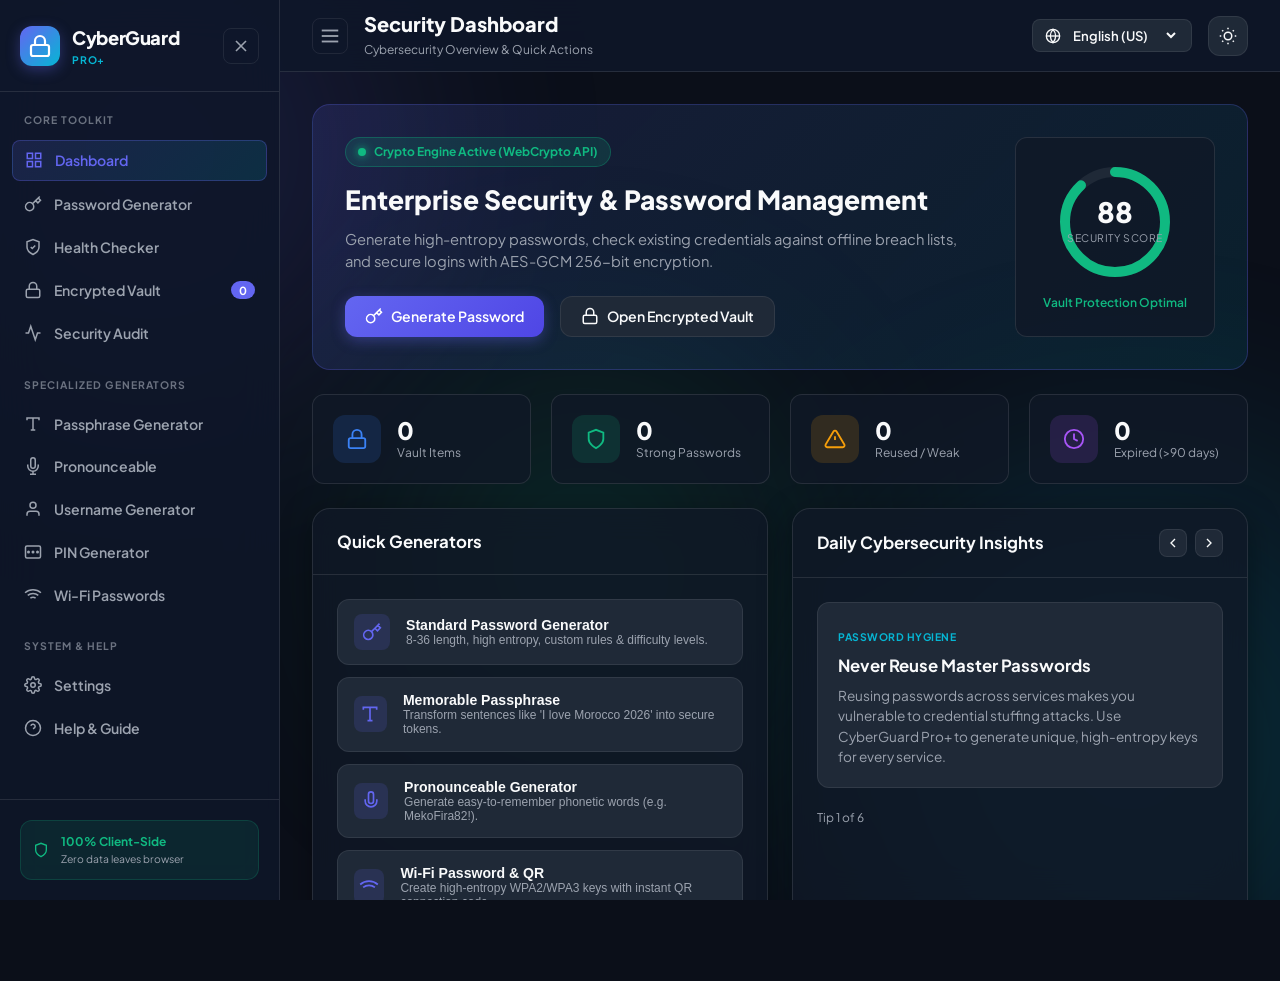
==== index.html @ bc16aa83 "initial commit" ====
<!DOCTYPE html>
<html lang="en" data-theme="dark" dir="ltr">
<head>
  <meta charset="UTF-8">
  <meta name="viewport" content="width=device-width, initial-scale=1.0">
  <meta name="description" content="Password Generator Pro+ — Commercial-Grade Client-Side Cybersecurity Toolkit with Web Crypto AES-GCM Encrypted Vault, Health Checker, and Offline Breach Protection.">
  <meta name="theme-color" content="#0f172a">
  <title>Password Generator Pro+ | Cybersecurity Toolkit</title>
  <link rel="manifest" href="manifest.json">
  <link rel="icon" href="data:image/svg+xml,<svg xmlns=%22http://www.w3.org/2000/svg%22 viewBox=%220 0 100 100%22><text y=%22.9em%22 font-size=%2290%22>🛡️</text></svg>">
  <link rel="preconnect" href="https://fonts.googleapis.com">
  <link rel="preconnect" href="https://fonts.gstatic.com" crossorigin>
  <link href="https://fonts.googleapis.com/css2?family=Plus+Jakarta+Sans:wght@400;500;600;700;800&family=JetBrains+Mono:wght@400;500;600;700&display=swap" rel="stylesheet">
  <link rel="stylesheet" href="style.css">
</head>
<body>

  <div class="app-background">
    <div class="bg-shape shape-1"></div>
    <div class="bg-shape shape-2"></div>
    <div class="bg-shape shape-3"></div>
  </div>

  <!-- Application Layout -->
  <div class="app-container">

    <!-- Sidebar / Navigation -->
    <aside class="app-sidebar" id="sidebar">
      <div class="sidebar-header">
        <div class="logo">
          <div class="logo-icon">
            <svg width="24" height="24" viewBox="0 0 24 24" fill="none" stroke="currentColor" stroke-width="2.2" stroke-linecap="round" stroke-linejoin="round">
              <rect x="3" y="11" width="18" height="11" rx="2" ry="2"></rect>
              <path d="M7 11V7a5 5 0 0 1 10 0v4"></path>
            </svg>
          </div>
          <div class="logo-text">
            <span class="brand-name">CyberGuard</span>
            <span class="brand-badge">PRO+</span>
          </div>
        </div>
        <button class="icon-btn mobile-close-btn" id="mobileSidebarClose" aria-label="Close menu">
          <svg width="20" height="20" viewBox="0 0 24 24" fill="none" stroke="currentColor" stroke-width="2"><line x1="18" y1="6" x2="6" y2="18"></line><line x1="6" y1="6" x2="18" y2="18"></line></svg>
        </button>
      </div>

      <nav class="sidebar-nav">
        <div class="nav-section">
          <span class="nav-section-title" data-i18n="navCore">CORE TOOLKIT</span>
          <button class="nav-item active" data-tab="dashboard" id="nav-dashboard">
            <svg width="18" height="18" viewBox="0 0 24 24" fill="none" stroke="currentColor" stroke-width="2"><rect x="3" y="3" width="7" height="7"></rect><rect x="14" y="3" width="7" height="7"></rect><rect x="14" y="14" width="7" height="7"></rect><rect x="3" y="14" width="7" height="7"></rect></svg>
            <span data-i18n="tabDashboard">Dashboard</span>
          </button>
          <button class="nav-item" data-tab="generator" id="nav-generator">
            <svg width="18" height="18" viewBox="0 0 24 24" fill="none" stroke="currentColor" stroke-width="2"><path d="M21 2l-2 2m-7.61 7.61a5.5 5.5 0 1 1-7.778 7.778 5.5 5.5 0 0 1 7.777-7.777zm0 0L15.5 7.5m0 0l3 3L22 7l-3-3m-3.5 3.5L19 4"></path></svg>
            <span data-i18n="tabGenerator">Password Generator</span>
          </button>
          <button class="nav-item" data-tab="checker" id="nav-checker">
            <svg width="18" height="18" viewBox="0 0 24 24" fill="none" stroke="currentColor" stroke-width="2"><path d="M12 22s8-4 8-10V5l-8-3-8 3v7c0 6 8 10 8 10z"></path><path d="m9 12 2 2 4-4"></path></svg>
            <span data-i18n="tabChecker">Health Checker</span>
          </button>
          <button class="nav-item" data-tab="vault" id="nav-vault">
            <svg width="18" height="18" viewBox="0 0 24 24" fill="none" stroke="currentColor" stroke-width="2"><rect x="3" y="11" width="18" height="11" rx="2" ry="2"></rect><path d="M7 11V7a5 5 0 0 1 10 0v4"></path></svg>
            <span data-i18n="tabVault">Encrypted Vault</span>
            <span class="nav-badge" id="vaultCountBadge">0</span>
          </button>
          <button class="nav-item" data-tab="security" id="nav-security">
            <svg width="18" height="18" viewBox="0 0 24 24" fill="none" stroke="currentColor" stroke-width="2"><path d="M22 12h-4l-3 9L9 3l-3 9H2"></path></svg>
            <span data-i18n="tabSecurity">Security Audit</span>
          </button>
        </div>

        <div class="nav-section">
          <span class="nav-section-title" data-i18n="navSpecialized">SPECIALIZED GENERATORS</span>
          <button class="nav-item" data-tab="passphrase" id="nav-passphrase">
            <svg width="18" height="18" viewBox="0 0 24 24" fill="none" stroke="currentColor" stroke-width="2"><path d="M4 7V4h16v3"></path><path d="M9 20h6"></path><path d="M12 4v16"></path></svg>
            <span data-i18n="tabPassphrase">Passphrase Generator</span>
          </button>
          <button class="nav-item" data-tab="pronounceable" id="nav-pronounceable">
            <svg width="18" height="18" viewBox="0 0 24 24" fill="none" stroke="currentColor" stroke-width="2"><path d="M12 1a3 3 0 0 0-3 3v8a3 3 0 0 0 6 0V4a3 3 0 0 0-3-3z"></path><path d="M19 10v2a7 7 0 0 1-14 0v-2"></path><line x1="12" y1="19" x2="12.01" y2="23"></line><line x1="8" y1="23" x2="16" y2="23"></line></svg>
            <span data-i18n="tabPronounceable">Pronounceable</span>
          </button>
          <button class="nav-item" data-tab="username" id="nav-username">
            <svg width="18" height="18" viewBox="0 0 24 24" fill="none" stroke="currentColor" stroke-width="2"><path d="M20 21v-2a4 4 0 0 0-4-4H8a4 4 0 0 0-4 4v2"></path><circle cx="12" cy="7" r="4"></circle></svg>
            <span data-i18n="tabUsername">Username Generator</span>
          </button>
          <button class="nav-item" data-tab="pin" id="nav-pin">
            <svg width="18" height="18" viewBox="0 0 24 24" fill="none" stroke="currentColor" stroke-width="2"><rect x="2" y="4" width="20" height="16" rx="2"></rect><circle cx="6" cy="12" r="1"></circle><circle cx="12" cy="12" r="1"></circle><circle cx="18" cy="12" r="1"></circle></svg>
            <span data-i18n="tabPin">PIN Generator</span>
          </button>
          <button class="nav-item" data-tab="wifi" id="nav-wifi">
            <svg width="18" height="18" viewBox="0 0 24 24" fill="none" stroke="currentColor" stroke-width="2"><path d="M5 12.55a11 11 0 0 1 14.08 0"></path><path d="M1.42 9a16 16 0 0 1 21.16 0"></path><path d="M8.53 16.11a6 6 0 0 1 6.95 0"></path><line x1="12" y1="20" x2="12.01" y2="20"></line></svg>
            <span data-i18n="tabWifi">Wi-Fi Passwords</span>
          </button>
        </div>

        <div class="nav-section">
          <span class="nav-section-title" data-i18n="navSystem">SYSTEM & HELP</span>
          <button class="nav-item" data-tab="settings" id="nav-settings">
            <svg width="18" height="18" viewBox="0 0 24 24" fill="none" stroke="currentColor" stroke-width="2"><circle cx="12" cy="12" r="3"></circle><path d="M19.4 15a1.65 1.65 0 0 0 .33 1.82l.06.06a2 2 0 0 1 0 2.83 2 2 0 0 1-2.83 0l-.06-.06a1.65 1.65 0 0 0-1.82-.33 1.65 1.65 0 0 0-1 1.51V21a2 2 0 0 1-2 2 2 2 0 0 1-2-2v-.09A1.65 1.65 0 0 0 9 19.4a1.65 1.65 0 0 0-1.82.33l-.06.06a2 2 0 0 1-2.83 0 2 2 0 0 1 0-2.83l.06-.06a1.65 1.65 0 0 0 .33-1.82 1.65 1.65 0 0 0-1.51-1H3a2 2 0 0 1-2-2 2 2 0 0 1 2-2h.09A1.65 1.65 0 0 0 4.6 9a1.65 1.65 0 0 0-.33-1.82l-.06-.06a2 2 0 0 1 0-2.83 2 2 0 0 1 2.83 0l.06.06a1.65 1.65 0 0 0 1.82.33H9a1.65 1.65 0 0 0 1-1.51V3a2 2 0 0 1 2-2 2 2 0 0 1 2 2v.09a1.65 1.65 0 0 0 1 1.51 1.65 1.65 0 0 0 1.82-.33l.06-.06a2 2 0 0 1 2.83 0 2 2 0 0 1 0 2.83l-.06.06a1.65 1.65 0 0 0-.33 1.82V9a1.65 1.65 0 0 0 1.51 1H21a2 2 0 0 1 2 2 2 2 0 0 1-2 2h-.09a1.65 1.65 0 0 0-1.51 1z"></path></svg>
            <span data-i18n="tabSettings">Settings</span>
          </button>
          <button class="nav-item" data-tab="help" id="nav-help">
            <svg width="18" height="18" viewBox="0 0 24 24" fill="none" stroke="currentColor" stroke-width="2"><circle cx="12" cy="12" r="10"></circle><path d="M9.09 9a3 3 0 0 1 5.83 1c0 2-3 3-3 3"></path><line x1="12" y1="17" x2="12.01" y2="17"></line></svg>
            <span data-i18n="tabHelp">Help & Guide</span>
          </button>
        </div>
      </nav>

      <div class="sidebar-footer">
        <div class="privacy-badge">
          <svg width="16" height="16" viewBox="0 0 24 24" fill="none" stroke="#10b981" stroke-width="2"><path d="M12 22s8-4 8-10V5l-8-3-8 3v7c0 6 8 10 8 10z"></path></svg>
          <div class="privacy-info">
            <span class="privacy-title" data-i18n="privacyBadgeTitle">100% Client-Side</span>
            <span class="privacy-sub" data-i18n="privacyBadgeSub">Zero data leaves browser</span>
          </div>
        </div>
      </div>
    </aside>

    <!-- Main Content Area -->
    <div class="app-main">
      
      <!-- Top Sticky Header -->
      <header class="app-header">
        <div class="header-left">
          <button class="icon-btn mobile-menu-btn" id="mobileMenuBtn" aria-label="Open menu">
            <svg width="22" height="22" viewBox="0 0 24 24" fill="none" stroke="currentColor" stroke-width="2"><line x1="3" y1="12" x2="21" y2="12"></line><line x1="3" y1="6" x2="21" y2="6"></line><line x1="3" y1="18" x2="21" y2="18"></line></svg>
          </button>
          <div class="page-title-wrap">
            <h1 id="pageTitle" data-i18n="titleDashboard">Dashboard</h1>
            <span class="page-subtitle" id="pageSubtitle" data-i18n="subDashboard">Cybersecurity Overview & Quick Actions</span>
          </div>
        </div>

        <div class="header-right">
          <!-- Language Selector -->
          <div class="lang-selector">
            <svg width="16" height="16" viewBox="0 0 24 24" fill="none" stroke="currentColor" stroke-width="2"><circle cx="12" cy="12" r="10"></circle><line x1="2" y1="12" x2="22" y2="12"></line><path d="M12 2a15.3 15.3 0 0 1 4 10 15.3 15.3 0 0 1-4 10 15.3 15.3 0 0 1-4-10 15.3 15.3 0 0 1 4-10z"></path></svg>
            <select id="langSelect" aria-label="Select Language">
              <option value="en">English (US)</option>
              <option value="fr">Français</option>
              <option value="ar">العربية (Arabic)</option>
            </select>
          </div>

          <!-- Theme Toggle -->
          <button class="theme-toggle-btn" id="themeToggle" aria-label="Toggle dark/light mode" title="Toggle Theme">
            <div class="theme-icon sun-icon">
              <svg width="18" height="18" viewBox="0 0 24 24" fill="none" stroke="currentColor" stroke-width="2"><circle cx="12" cy="12" r="5"></circle><line x1="12" y1="1" x2="12" y2="3"></line><line x1="12" y1="21" x2="12" y2="23"></line><line x1="4.22" y1="4.22" x2="5.64" y2="5.64"></line><line x1="18.36" y1="18.36" x2="19.78" y2="19.78"></line><line x1="1" y1="12" x2="3" y2="12"></line><line x1="21" y1="12" x2="23" y2="12"></line><line x1="4.22" y1="19.78" x2="5.64" y2="18.36"></line><line x1="18.36" y1="5.64" x2="19.78" y2="4.22"></line></svg>
            </div>
            <div class="theme-icon moon-icon">
              <svg width="18" height="18" viewBox="0 0 24 24" fill="none" stroke="currentColor" stroke-width="2"><path d="M21 12.79A9 9 0 1 1 11.21 3 7 7 0 0 0 21 12.79z"></path></svg>
            </div>
          </button>

          <!-- PWA Install Button -->
          <button class="btn btn-sm btn-accent pwa-install-btn hidden" id="pwaInstallBtn">
            <svg width="16" height="16" viewBox="0 0 24 24" fill="none" stroke="currentColor" stroke-width="2"><path d="M21 15v4a2 2 0 0 1-2 2H5a2 2 0 0 1-2-2v-4"></path><polyline points="7 10 12 15 17 10"></polyline><line x1="12" y1="15" x2="12" y2="3"></line></svg>
            <span data-i18n="installApp">Install App</span>
          </button>
        </div>
      </header>

      <!-- View Container -->
      <main class="content-body">

        <!-- ==================== DASHBOARD VIEW ==================== -->
        <section class="tab-view active" id="view-dashboard">
          <!-- Hero Banner -->
          <div class="dash-hero">
            <div class="hero-content">
              <div class="status-pill green">
                <span class="pulse-dot"></span>
                <span data-i18n="cryptoEngineActive">Crypto Engine Active (WebCrypto API)</span>
              </div>
              <h2 data-i18n="dashWelcomeTitle">Enterprise Security & Password Management</h2>
              <p data-i18n="dashWelcomeSub">Generate high-entropy passwords, check existing credentials against offline breach lists, and secure logins with AES-GCM 256-bit encryption.</p>
              <div class="hero-actions">
                <button class="btn btn-primary" onclick="app.switchTab('generator')">
                  <svg width="18" height="18" viewBox="0 0 24 24" fill="none" stroke="currentColor" stroke-width="2"><path d="M21 2l-2 2m-7.61 7.61a5.5 5.5 0 1 1-7.778 7.778 5.5 5.5 0 0 1 7.777-7.777zm0 0L15.5 7.5m0 0l3 3L22 7l-3-3m-3.5 3.5L19 4"></path></svg>
                  <span data-i18n="quickGenerateBtn">Generate Password</span>
                </button>
                <button class="btn btn-secondary" onclick="app.switchTab('vault')">
                  <svg width="18" height="18" viewBox="0 0 24 24" fill="none" stroke="currentColor" stroke-width="2"><rect x="3" y="11" width="18" height="11" rx="2" ry="2"></rect><path d="M7 11V7a5 5 0 0 1 10 0v4"></path></svg>
                  <span data-i18n="openVaultBtn">Open Encrypted Vault</span>
                </button>
              </div>
            </div>
            <div class="hero-gauge-card">
              <div class="gauge-container">
                <svg class="gauge-svg" viewBox="0 0 120 120">
                  <circle class="gauge-bg" cx="60" cy="60" r="50" />
                  <circle class="gauge-fill" id="dashGaugeCircle" cx="60" cy="60" r="50" style="stroke-dashoffset: 80;" />
                </svg>
                <div class="gauge-center">
                  <span class="gauge-score" id="dashScoreValue">88</span>
                  <span class="gauge-label" data-i18n="securityScoreLabel">Security Score</span>
                </div>
              </div>
              <div class="gauge-footer" id="dashGaugeFooter" data-i18n="vaultStatusGood">Vault Protection Optimal</div>
            </div>
          </div>

          <!-- Quick Stats Grid -->
          <div class="grid-4 mt-6">
            <div class="stat-card">
              <div class="stat-icon blue">
                <svg width="22" height="22" viewBox="0 0 24 24" fill="none" stroke="currentColor" stroke-width="2"><rect x="3" y="11" width="18" height="11" rx="2" ry="2"></rect><path d="M7 11V7a5 5 0 0 1 10 0v4"></path></svg>
              </div>
              <div class="stat-details">
                <span class="stat-value" id="statTotalVault">0</span>
                <span class="stat-title" data-i18n="statVaultEntries">Vault Items</span>
              </div>
            </div>

            <div class="stat-card">
              <div class="stat-icon green">
                <svg width="22" height="22" viewBox="0 0 24 24" fill="none" stroke="currentColor" stroke-width="2"><path d="M12 22s8-4 8-10V5l-8-3-8 3v7c0 6 8 10 8 10z"></path></svg>
              </div>
              <div class="stat-details">
                <span class="stat-value" id="statStrongCount">0</span>
                <span class="stat-title" data-i18n="statStrongPass">Strong Passwords</span>
              </div>
            </div>

            <div class="stat-card">
              <div class="stat-icon yellow">
                <svg width="22" height="22" viewBox="0 0 24 24" fill="none" stroke="currentColor" stroke-width="2"><path d="M10.29 3.86L1.82 18a2 2 0 0 0 1.71 3h16.94a2 2 0 0 0 1.71-3L13.71 3.86a2 2 0 0 0-3.42 0z"></path><line x1="12" y1="9" x2="12" y2="13"></line><line x1="12" y1="17" x2="12.01" y2="17"></line></svg>
              </div>
              <div class="stat-details">
                <span class="stat-value" id="statReusedCount">0</span>
                <span class="stat-title" data-i18n="statReusedPass">Reused / Weak</span>
              </div>
            </div>

            <div class="stat-card">
              <div class="stat-icon purple">
                <svg width="22" height="22" viewBox="0 0 24 24" fill="none" stroke="currentColor" stroke-width="2"><circle cx="12" cy="12" r="10"></circle><polyline points="12 6 12 12 16 14"></polyline></svg>
              </div>
              <div class="stat-details">
                <span class="stat-value" id="statOldCount">0</span>
                <span class="stat-title" data-i18n="statOldPass">Expired (>90 days)</span>
              </div>
            </div>
          </div>

          <!-- Quick Tools Grid -->
          <div class="grid-2 mt-6">
            <div class="card">
              <div class="card-header">
                <h3 data-i18n="quickToolsTitle">Quick Generators</h3>
              </div>
              <div class="card-body tool-quick-list">
                <button class="tool-quick-item" onclick="app.switchTab('generator')">
                  <div class="t-icon"><svg width="20" height="20" viewBox="0 0 24 24" fill="none" stroke="currentColor" stroke-width="2"><path d="M21 2l-2 2m-7.61 7.61a5.5 5.5 0 1 1-7.778 7.778 5.5 5.5 0 0 1 7.777-7.777zm0 0L15.5 7.5m0 0l3 3L22 7l-3-3m-3.5 3.5L19 4"></path></svg></div>
                  <div class="t-info">
                    <h4 data-i18n="qPassTitle">Standard Password Generator</h4>
                    <p data-i18n="qPassDesc">8-36 length, high entropy, custom rules & difficulty levels.</p>
                  </div>
                </button>
                <button class="tool-quick-item" onclick="app.switchTab('passphrase')">
                  <div class="t-icon"><svg width="20" height="20" viewBox="0 0 24 24" fill="none" stroke="currentColor" stroke-width="2"><path d="M4 7V4h16v3"></path><path d="M9 20h6"></path><path d="M12 4v16"></path></svg></div>
                  <div class="t-info">
                    <h4 data-i18n="qPassphraseTitle">Memorable Passphrase</h4>
                    <p data-i18n="qPassphraseDesc">Transform sentences like 'I love Morocco 2026' into secure tokens.</p>
                  </div>
                </button>
                <button class="tool-quick-item" onclick="app.switchTab('pronounceable')">
                  <div class="t-icon"><svg width="20" height="20" viewBox="0 0 24 24" fill="none" stroke="currentColor" stroke-width="2"><path d="M12 1a3 3 0 0 0-3 3v8a3 3 0 0 0 6 0V4a3 3 0 0 0-3-3z"></path><path d="M19 10v2a7 7 0 0 1-14 0v-2"></path></svg></div>
                  <div class="t-info">
                    <h4 data-i18n="qPronounceTitle">Pronounceable Generator</h4>
                    <p data-i18n="qPronounceDesc">Generate easy-to-remember phonetic words (e.g. MekoFira82!).</p>
                  </div>
                </button>
                <button class="tool-quick-item" onclick="app.switchTab('wifi')">
                  <div class="t-icon"><svg width="20" height="20" viewBox="0 0 24 24" fill="none" stroke="currentColor" stroke-width="2"><path d="M5 12.55a11 11 0 0 1 14.08 0"></path><path d="M1.42 9a16 16 0 0 1 21.16 0"></path><line x1="12" y1="20" x2="12.01" y2="20"></line></svg></div>
                  <div class="t-info">
                    <h4 data-i18n="qWifiTitle">Wi-Fi Password & QR</h4>
                    <p data-i18n="qWifiDesc">Create high-entropy WPA2/WPA3 keys with instant QR connection code.</p>
                  </div>
                </button>
              </div>
            </div>

            <!-- Daily Security Tip Carousel -->
            <div class="card">
              <div class="card-header flex-between">
                <h3 data-i18n="dailyTipTitle">Daily Cybersecurity Insights</h3>
                <div class="tip-controls">
                  <button class="icon-btn-sm" id="prevTipBtn" aria-label="Previous tip"><svg width="16" height="16" viewBox="0 0 24 24" fill="none" stroke="currentColor" stroke-width="2"><polyline points="15 18 9 12 15 6"></polyline></svg></button>
                  <button class="icon-btn-sm" id="nextTipBtn" aria-label="Next tip"><svg width="16" height="16" viewBox="0 0 24 24" fill="none" stroke="currentColor" stroke-width="2"><polyline points="9 18 15 12 9 6"></polyline></svg></button>
                </div>
              </div>
              <div class="card-body">
                <div class="tip-box">
                  <div class="tip-badge" id="tipCategory">Password Hygiene</div>
                  <h4 class="tip-headline" id="tipHeadline">Never Reuse Master Passwords</h4>
                  <p class="tip-body" id="tipBody">Reusing passwords across services makes you vulnerable to credential stuffing attacks. Use CyberGuard Pro+ to generate unique, cryptographically random keys for every service.</p>
                </div>
                <div class="tip-footer mt-4">
                  <span class="text-xs text-muted" id="tipCounter">Tip 1 of 6</span>
                </div>
              </div>
            </div>
          </div>
        </section>


        <!-- ==================== PASSWORD GENERATOR VIEW ==================== -->
        <section class="tab-view" id="view-generator">
          
          <!-- Category Recommendation Bar -->
          <div class="category-preset-bar mb-6">
            <span class="preset-label" data-i18n="presetLabel">Optimized Category Presets:</span>
            <div class="preset-chips">
              <button class="chip active" data-preset="custom" data-i18n="presetCustom">Custom</button>
              <button class="chip" data-preset="email" data-i18n="presetEmail">Email</button>
              <button class="chip" data-preset="bank" data-i18n="presetBank">Banking</button>
              <button class="chip" data-preset="social" data-i18n="presetSocial">Social Media</button>
              <button class="chip" data-preset="gaming" data-i18n="presetGaming">Gaming</button>
              <button class="chip" data-preset="server" data-i18n="presetServer">Server / SSH</button>
              <button class="chip" data-preset="crypto" data-i18n="presetCrypto">Crypto Wallet</button>
              <button class="chip" data-preset="wifi" data-i18n="presetWifi">Wi-Fi Router</button>
            </div>
          </div>

          <!-- Main Output Display -->
          <div class="password-output-card">
            <div class="output-top-bar">
              <span class="security-badge" id="genStrengthBadge">EXPERT</span>
              <div class="output-quick-actions">
                <button class="action-btn" id="genQrBtn" title="Show QR Code">
                  <svg width="18" height="18" viewBox="0 0 24 24" fill="none" stroke="currentColor" stroke-width="2"><rect x="3" y="3" width="7" height="7"></rect><rect x="14" y="3" width="7" height="7"></rect><rect x="14" y="14" width="7" height="7"></rect><rect x="3" y="14" width="3" height="3"></rect></svg>
                </button>
                <button class="action-btn" id="genExportBtn" title="Export Password">
                  <svg width="18" height="18" viewBox="0 0 24 24" fill="none" stroke="currentColor" stroke-width="2"><path d="M21 15v4a2 2 0 0 1-2 2H5a2 2 0 0 1-2-2v-4"></path><polyline points="7 10 12 15 17 10"></polyline><line x1="12" y1="15" x2="12" y2="3"></line></svg>
                </button>
                <button class="action-btn" id="saveToVaultBtn" title="Save to Encrypted Vault">
                  <svg width="18" height="18" viewBox="0 0 24 24" fill="none" stroke="currentColor" stroke-width="2"><rect x="3" y="11" width="18" height="11" rx="2" ry="2"></rect><path d="M7 11V7a5 5 0 0 1 10 0v4"></path></svg>
                </button>
              </div>
            </div>

            <div class="password-display-wrapper">
              <div class="password-display" id="passwordOutput" contenteditable="false" aria-label="Generated Password">
                Select options to generate password
              </div>
              <button class="btn btn-copy" id="copyPasswordBtn">
                <svg width="18" height="18" viewBox="0 0 24 24" fill="none" stroke="currentColor" stroke-width="2"><rect x="9" y="9" width="13" height="13" rx="2" ry="2"></rect><path d="M5 15H4a2 2 0 0 1-2-2V4a2 2 0 0 1 2-2h9a2 2 0 0 1 2 2v1"></path></svg>
                <span data-i18n="copyBtn">Copy Password</span>
              </button>
            </div>

            <!-- Strength Meter Bar -->
            <div class="meter-wrapper">
              <div class="meter-bar">
                <div class="meter-fill" id="genMeterFill" style="width: 100%;"></div>
              </div>
              <div class="meter-info">
                <span id="genEntropyText">Entropy: 128.4 bits</span>
                <span id="genCrackTimeText">Estimated crack time: 4.2 Trillion Years</span>
              </div>
            </div>
          </div>

          <!-- Controls Section -->
          <div class="grid-2 mt-6">
            
            <!-- Left Panel: Length & Difficulty -->
            <div class="card">
              <div class="card-header">
                <h3 data-i18n="lengthDifficultyTitle">Length & Difficulty</h3>
              </div>
              <div class="card-body">
                
                <!-- Fixed Length Buttons -->
                <div class="form-group">
                  <label class="form-label" data-i18n="selectLength">Select Length (Strict Presets)</label>
                  <div class="length-presets">
                    <button class="btn-preset" data-length="8">8</button>
                    <button class="btn-preset" data-length="12">12</button>
                    <button class="btn-preset active" data-length="16">16</button>
                    <button class="btn-preset" data-length="24">24</button>
                    <button class="btn-preset" data-length="36">36</button>
                  </div>
                  <div class="slider-wrap mt-3">
                    <input type="range" id="lengthSlider" min="8" max="36" value="16" step="1">
                    <span class="length-indicator" id="lengthValue">16</span>
                  </div>
                </div>

                <!-- Difficulty Levels -->
                <div class="form-group mt-6">
                  <label class="form-label" data-i18n="difficultyLevel">Difficulty Level</label>
                  <div class="difficulty-options">
                    <button class="btn-diff" data-diff="easy">
                      <span class="diff-title" data-i18n="diffEasy">Easy</span>
                      <span class="diff-desc" data-i18n="diffEasyDesc">Lowercase only</span>
                    </button>
                    <button class="btn-diff" data-diff="medium">
                      <span class="diff-title" data-i18n="diffMedium">Medium</span>
                      <span class="diff-desc" data-i18n="diffMediumDesc">a-z, A-Z, 0-9</span>
                    </button>
                    <button class="btn-diff" data-diff="hard">
                      <span class="diff-title" data-i18n="diffHard">Hard</span>
                      <span class="diff-desc" data-i18n="diffHardDesc">+ Common symbols</span>
                    </button>
                    <button class="btn-diff active" data-diff="expert">
                      <span class="diff-title" data-i18n="diffExpert">Expert</span>
                      <span class="diff-desc" data-i18n="diffExpertDesc">Max randomness & special</span>
                    </button>
                  </div>
                </div>

              </div>
            </div>

            <!-- Right Panel: Rules & Customizations -->
            <div class="card">
              <div class="card-header">
                <h3 data-i18n="customRulesTitle">Custom Character Rules</h3>
              </div>
              <div class="card-body">
                <div class="checkbox-grid">
                  <label class="custom-checkbox">
                    <input type="checkbox" id="chkUppercase" checked>
                    <span class="checkmark"></span>
                    <span class="cb-text" data-i18n="cbUppercase">Include Uppercase (A-Z)</span>
                  </label>

                  <label class="custom-checkbox">
                    <input type="checkbox" id="chkLowercase" checked>
                    <span class="checkmark"></span>
                    <span class="cb-text" data-i18n="cbLowercase">Include Lowercase (a-z)</span>
                  </label>

                  <label class="custom-checkbox">
                    <input type="checkbox" id="chkNumbers" checked>
                    <span class="checkmark"></span>
                    <span class="cb-text" data-i18n="cbNumbers">Include Numbers (0-9)</span>
                  </label>

                  <label class="custom-checkbox">
                    <input type="checkbox" id="chkSymbols" checked>
                    <span class="checkmark"></span>
                    <span class="cb-text" data-i18n="cbSymbols">Include Symbols (!@#$%^&*)</span>
                  </label>

                  <label class="custom-checkbox">
                    <input type="checkbox" id="chkAvoidAmbiguous">
                    <span class="checkmark"></span>
                    <span class="cb-text" data-i18n="cbAvoidAmbiguous">Avoid ambiguous (O, 0, I, l, |)</span>
                  </label>

                  <label class="custom-checkbox">
                    <input type="checkbox" id="chkNoRepeatedConsecutive">
                    <span class="checkmark"></span>
                    <span class="cb-text" data-i18n="cbNoRepeated">No repeated consecutive characters</span>
                  </label>

                  <label class="custom-checkbox">
                    <input type="checkbox" id="chkStartLetter">
                    <span class="checkmark"></span>
                    <span class="cb-text" data-i18n="cbStartLetter">Start with a letter</span>
                  </label>

                  <label class="custom-checkbox">
                    <input type="checkbox" id="chkExcludeSimilar">
                    <span class="checkmark"></span>
                    <span class="cb-text" data-i18n="cbExcludeSimilar">Exclude similar symbols ({ } [ ] ( ) / \ ' " ` ~)</span>
                  </label>

                  <label class="custom-checkbox">
                    <input type="checkbox" id="chkExcludeSpaces" checked>
                    <span class="checkmark"></span>
                    <span class="cb-text" data-i18n="cbExcludeSpaces">Exclude spaces</span>
                  </label>

                  <label class="custom-checkbox">
                    <input type="checkbox" id="chkAllowEmojis">
                    <span class="checkmark"></span>
                    <span class="cb-text" data-i18n="cbAllowEmojis">Allow emojis (Experimental)</span>
                  </label>
                </div>
              </div>
            </div>

          </div>

          <!-- Bottom Action Toolbar -->
          <div class="action-toolbar mt-6">
            <button class="btn btn-primary btn-lg" id="btnGenerate">
              <svg width="20" height="20" viewBox="0 0 24 24" fill="none" stroke="currentColor" stroke-width="2"><path d="M21.5 2v6h-6M21.34 15.57a10 10 0 1 1-.57-8.38l5.67-5.67"></path></svg>
              <span data-i18n="btnGeneratePassword">Generate Password</span>
            </button>
            <button class="btn btn-secondary" id="btnGenerateAnother">
              <svg width="18" height="18" viewBox="0 0 24 24" fill="none" stroke="currentColor" stroke-width="2"><polyline points="23 4 23 10 17 10"></polyline><path d="M20.49 15a9 9 0 1 1-2.12-9.36L23 10"></path></svg>
              <span data-i18n="btnGenerateAnother">Generate Another</span>
            </button>
            <button class="btn btn-secondary" id="btnRandomizeAll">
              <svg width="18" height="18" viewBox="0 0 24 24" fill="none" stroke="currentColor" stroke-width="2"><polyline points="16 3 21 3 21 8"></polyline><line x1="4" y1="20" x2="21" y2="3"></line><polyline points="21 16 21 21 16 21"></polyline><line x1="15" y1="15" x2="21" y2="21"></line><line x1="4" y1="4" x2="9" y2="9"></line></svg>
              <span data-i18n="btnRandomizeEverything">Randomize Everything</span>
            </button>
            <button class="btn btn-secondary" id="btnResetSettings">
              <svg width="18" height="18" viewBox="0 0 24 24" fill="none" stroke="currentColor" stroke-width="2"><path d="M3 12a9 9 0 1 0 9-9 9.75 9.75 0 0 0-6.74 2.74L3 8"></path><path d="M3 3v5h5"></path></svg>
              <span data-i18n="btnResetSettings">Reset Settings</span>
            </button>
            <button class="btn btn-danger" id="btnClearPassword">
              <svg width="18" height="18" viewBox="0 0 24 24" fill="none" stroke="currentColor" stroke-width="2"><polyline points="3 6 5 6 21 6"></polyline><path d="M19 6v14a2 2 0 0 1-2 2H7a2 2 0 0 1-2-2V6m3 0V4a2 2 0 0 1 2-2h4a2 2 0 0 1 2 2v2"></path></svg>
              <span data-i18n="btnClear">Clear</span>
            </button>
          </div>

          <!-- Password Analysis & Detailed Breakdown -->
          <div class="card mt-6">
            <div class="card-header">
              <h3 data-i18n="statsHeader">Real-Time Password Composition & Statistics</h3>
            </div>
            <div class="card-body">
              <div class="grid-5 stats-composition">
                <div class="comp-box">
                  <span class="comp-val" id="statCharTotal">16</span>
                  <span class="comp-lbl" data-i18n="statLength">Length</span>
                </div>
                <div class="comp-box">
                  <span class="comp-val" id="statCharUpper">4</span>
                  <span class="comp-lbl" data-i18n="statUpper">Uppercase</span>
                </div>
                <div class="comp-box">
                  <span class="comp-val" id="statCharLower">6</span>
                  <span class="comp-lbl" data-i18n="statLower">Lowercase</span>
                </div>
                <div class="comp-box">
                  <span class="comp-val" id="statCharNum">3</span>
                  <span class="comp-lbl" data-i18n="statNumbers">Numbers</span>
                </div>
                <div class="comp-box">
                  <span class="comp-val" id="statCharSym">3</span>
                  <span class="comp-lbl" data-i18n="statSymbols">Symbols</span>
                </div>
              </div>

              <div class="breach-warning-banner hidden" id="genBreachWarning">
                <svg width="20" height="20" viewBox="0 0 24 24" fill="none" stroke="#ef4444" stroke-width="2"><path d="M10.29 3.86L1.82 18a2 2 0 0 0 1.71 3h16.94a2 2 0 0 0 1.71-3L13.71 3.86a2 2 0 0 0-3.42 0z"></path><line x1="12" y1="9" x2="12" y2="13"></line><line x1="12" y1="17" x2="12.01" y2="17"></line></svg>
                <div class="w-text">
                  <strong data-i18n="breachDetectedTitle">Offline Breach Warning:</strong>
                  <span id="genBreachReason">This password was found in common password dictionaries. Choose higher difficulty.</span>
                </div>
              </div>
            </div>
          </div>

        </section>


        <!-- ==================== HEALTH CHECKER VIEW ==================== -->
        <section class="tab-view" id="view-checker">
          <div class="card">
            <div class="card-header">
              <h3 data-i18n="checkerTitle">Offline Password Audit & Health Inspection</h3>
            </div>
            <div class="card-body">
              <p class="text-sm text-muted mb-4" data-i18n="checkerSub">Paste any password to audit its strength, entropy, crack time, and offline dictionary leaks. Zero network requests made.</p>
              
              <div class="input-with-action">
                <input type="password" id="checkerInput" placeholder="Paste or type password to inspect..." autocomplete="off">
                <button class="icon-btn" id="toggleCheckerVisibility" title="Toggle Visibility">
                  <svg width="20" height="20" viewBox="0 0 24 24" fill="none" stroke="currentColor" stroke-width="2"><path d="M1 12s4-8 11-8 11 8 11 8-4 8-11 8-11-8-11-8z"></path><circle cx="12" cy="12" r="3"></circle></svg>
                </button>
              </div>

              <div class="checker-results mt-6 hidden" id="checkerResults">
                <div class="grid-3">
                  <div class="res-box">
                    <span class="r-title" data-i18n="strength">Strength Rating</span>
                    <span class="r-val" id="chkScoreRating">STRONG</span>
                  </div>
                  <div class="res-box">
                    <span class="r-title" data-i18n="entropy">Entropy</span>
                    <span class="r-val" id="chkEntropy">78.5 Bits</span>
                  </div>
                  <div class="res-box">
                    <span class="r-title" data-i18n="crackTime">Est. Crack Time</span>
                    <span class="r-val" id="chkCrackTime">140 Years</span>
                  </div>
                </div>

                <div class="suggestions-card mt-6">
                  <h4 class="mb-3" data-i18n="suggestionsTitle">Security Recommendations</h4>
                  <ul class="suggestions-list" id="chkSuggestions">
                    <!-- Dynamic List -->
                  </ul>
                </div>
              </div>
            </div>
          </div>
        </section>


        <!-- ==================== ENCRYPTED VAULT VIEW ==================== -->
        <section class="tab-view" id="view-vault">
          
          <!-- Master Password Login Overlay / Card if locked -->
          <div class="vault-lock-screen card" id="vaultLockScreen">
            <div class="lock-icon-wrap">
              <svg width="48" height="48" viewBox="0 0 24 24" fill="none" stroke="#6366f1" stroke-width="2"><rect x="3" y="11" width="18" height="11" rx="2" ry="2"></rect><path d="M7 11V7a5 5 0 0 1 10 0v4"></path></svg>
            </div>
            <h3 data-i18n="vaultLockTitle">Web Crypto Encrypted Vault</h3>
            <p data-i18n="vaultLockSub">Enter your Master Password to derive PBKDF2 key and decrypt vault credentials locally using 256-bit AES-GCM.</p>
            
            <form class="vault-unlock-form" id="vaultUnlockForm">
              <div class="form-group max-w-md mx-auto mt-4">
                <input type="password" id="masterPasswordInput" placeholder="Enter Master Password..." required>
                <button type="submit" class="btn btn-primary w-full mt-3" id="btnUnlockVault">
                  <span data-i18n="unlockVault">Unlock Vault</span>
                </button>
              </div>
            </form>
          </div>

          <!-- Unlocked Vault Interface -->
          <div class="vault-workspace hidden" id="vaultWorkspace">
            
            <!-- Controls Bar -->
            <div class="card mb-6">
              <div class="card-body flex-between gap-4 flex-wrap">
                <div class="search-wrap flex-1 min-w-200">
                  <svg width="18" height="18" viewBox="0 0 24 24" fill="none" stroke="currentColor" stroke-width="2"><circle cx="11" cy="11" r="8"></circle><line x1="21" y1="21" x2="16.65" y2="16.65"></line></svg>
                  <input type="text" id="vaultSearch" placeholder="Search vault items by title, username, category...">
                </div>

                <div class="filter-wrap flex-gap-2">
                  <select id="vaultCategoryFilter" class="select-styled" aria-label="Filter category">
                    <option value="all" data-i18n="catAll">All Categories</option>
                    <option value="email">Email</option>
                    <option value="banking">Banking</option>
                    <option value="social">Social Media</option>
                    <option value="gaming">Gaming</option>
                    <option value="server">Server / Database</option>
                    <option value="crypto">Crypto Wallet</option>
                    <option value="wifi">Wi-Fi Router</option>
                  </select>

                  <button class="btn btn-primary" id="btnNewVaultEntry">
                    <svg width="18" height="18" viewBox="0 0 24 24" fill="none" stroke="currentColor" stroke-width="2"><line x1="12" y1="5" x2="12" y2="19"></line><line x1="5" y1="12" x2="19" y2="12"></line></svg>
                    <span data-i18n="addEntry">Add Item</span>
                  </button>

                  <button class="btn btn-secondary" id="btnLockVault" title="Lock Vault">
                    <svg width="18" height="18" viewBox="0 0 24 24" fill="none" stroke="currentColor" stroke-width="2"><rect x="3" y="11" width="18" height="11" rx="2" ry="2"></rect><path d="M7 11V7a5 5 0 0 1 10 0v4"></path></svg>
                    <span data-i18n="lockVault">Lock</span>
                  </button>
                </div>
              </div>
            </div>

            <!-- Vault Items Table / List -->
            <div class="card">
              <div class="card-body p-0">
                <div class="table-responsive">
                  <table class="vault-table">
                    <thead>
                      <tr>
                        <th data-i18n="tblTitle">Title / Service</th>
                        <th data-i18n="tblUsername">Username</th>
                        <th data-i18n="tblCategory">Category</th>
                        <th data-i18n="tblPassword">Password</th>
                        <th data-i18n="tblAge">Age</th>
                        <th data-i18n="tblActions">Actions</th>
                      </tr>
                    </thead>
                    <tbody id="vaultTableBody">
                      <!-- Dynamic rows -->
                    </tbody>
                  </table>
                </div>
                <div class="empty-state hidden" id="vaultEmptyState">
                  <svg width="48" height="48" viewBox="0 0 24 24" fill="none" stroke="currentColor" stroke-width="1.5"><rect x="3" y="11" width="18" height="11" rx="2" ry="2"></rect><path d="M7 11V7a5 5 0 0 1 10 0v4"></path></svg>
                  <h4 data-i18n="emptyVaultTitle">Vault is Empty</h4>
                  <p data-i18n="emptyVaultSub">Add your first encrypted credential or generate a new password.</p>
                </div>
              </div>
            </div>

          </div>

        </section>


        <!-- ==================== SECURITY AUDIT DASHBOARD ==================== -->
        <section class="tab-view" id="view-security">
          <div class="card">
            <div class="card-header">
              <h3 data-i18n="auditTitle">Vault Security & Password Health Audit</h3>
            </div>
            <div class="card-body">
              <div class="grid-3 mb-6">
                <div class="audit-summary-card green">
                  <h4 data-i18n="auditStrongTitle">Strong & Unique</h4>
                  <span class="audit-count" id="auditStrongCount">0</span>
                  <span class="audit-desc" data-i18n="auditStrongDesc">High entropy credentials</span>
                </div>
                <div class="audit-summary-card yellow">
                  <h4 data-i18n="auditReusedTitle">Reused Passwords</h4>
                  <span class="audit-count" id="auditReusedCount">0</span>
                  <span class="audit-desc" data-i18n="auditReusedDesc">Credentials used across multiple services</span>
                </div>
                <div class="audit-summary-card red">
                  <h4 data-i18n="auditExpiredTitle">Expired Credentials</h4>
                  <span class="audit-count" id="auditExpiredCount">0</span>
                  <span class="audit-desc" data-i18n="auditExpiredDesc">Older than 90 days</span>
                </div>
              </div>

              <div id="auditReportDetails">
                <h4 class="mb-3" data-i18n="auditActionNeeded">Action Required Items</h4>
                <div class="audit-list" id="auditIssuesList">
                  <!-- Dynamic Audit Issues -->
                </div>
              </div>
            </div>
          </div>
        </section>


        <!-- ==================== PASSPHRASE GENERATOR VIEW ==================== -->
        <section class="tab-view" id="view-passphrase">
          <div class="card">
            <div class="card-header">
              <h3 data-i18n="passphraseTitle">Sentence to Secure Passphrase Converter</h3>
            </div>
            <div class="card-body">
              <div class="form-group mb-4">
                <label class="form-label" data-i18n="memorablePhraseLabel">Write a memorable phrase (e.g., "I love Morocco 2026")</label>
                <input type="text" id="passphraseInput" value="I love Morocco 2026" placeholder="Enter memorable sentence...">
              </div>

              <div class="password-output-card my-4">
                <div class="password-display" id="passphraseOutput">!ILvM0r0cc0#2026$</div>
                <button class="btn btn-copy" id="copyPassphraseBtn">
                  <svg width="18" height="18" viewBox="0 0 24 24" fill="none" stroke="currentColor" stroke-width="2"><rect x="9" y="9" width="13" height="13" rx="2" ry="2"></rect><path d="M5 15H4a2 2 0 0 1-2-2V4a2 2 0 0 1 2-2h9a2 2 0 0 1 2 2v1"></path></svg>
                  <span data-i18n="copyBtn">Copy</span>
                </button>
              </div>

              <button class="btn btn-primary" id="btnGenPassphrase">
                <span data-i18n="convertPassphrase">Transform Sentence</span>
              </button>
            </div>
          </div>
        </section>


        <!-- ==================== PRONOUNCEABLE GENERATOR VIEW ==================== -->
        <section class="tab-view" id="view-pronounceable">
          <div class="card">
            <div class="card-header">
              <h3 data-i18n="pronounceTitle">Phonetic Pronounceable Password Generator</h3>
            </div>
            <div class="card-body">
              <div class="password-output-card my-4">
                <div class="password-display" id="pronounceOutput">MekoFira82!</div>
                <button class="btn btn-copy" id="copyPronounceBtn">
                  <svg width="18" height="18" viewBox="0 0 24 24" fill="none" stroke="currentColor" stroke-width="2"><rect x="9" y="9" width="13" height="13" rx="2" ry="2"></rect><path d="M5 15H4a2 2 0 0 1-2-2V4a2 2 0 0 1 2-2h9a2 2 0 0 1 2 2v1"></path></svg>
                  <span data-i18n="copyBtn">Copy</span>
                </button>
              </div>

              <button class="btn btn-primary" id="btnGenPronounce">
                <span data-i18n="genPronounce">Generate Pronounceable</span>
              </button>
            </div>
          </div>
        </section>


        <!-- ==================== USERNAME GENERATOR VIEW ==================== -->
        <section class="tab-view" id="view-username">
          <div class="card">
            <div class="card-header">
              <h3 data-i18n="usernameTitle">Cyber & Tech Random Username Generator</h3>
            </div>
            <div class="card-body">
              <div class="form-group mb-4">
                <label class="form-label" data-i18n="usernameStyle">Select Style Theme</label>
                <select id="usernameStyleSelect" class="select-styled">
                  <option value="cyber">Cyber / Tech (e.g., ShadowFox92, PixelKnight)</option>
                  <option value="gaming">Gaming Pro (e.g., DarkFalcon, NovaByte)</option>
                  <option value="minimal">Clean Minimal (e.g., AlexVortex, SolarCore)</option>
                </select>
              </div>

              <div class="password-output-card my-4">
                <div class="password-display" id="usernameOutput">ShadowFox92</div>
                <button class="btn btn-copy" id="copyUsernameBtn">
                  <svg width="18" height="18" viewBox="0 0 24 24" fill="none" stroke="currentColor" stroke-width="2"><rect x="9" y="9" width="13" height="13" rx="2" ry="2"></rect><path d="M5 15H4a2 2 0 0 1-2-2V4a2 2 0 0 1 2-2h9a2 2 0 0 1 2 2v1"></path></svg>
                  <span data-i18n="copyBtn">Copy Username</span>
                </button>
              </div>

              <button class="btn btn-primary" id="btnGenUsername">
                <span data-i18n="genUsername">Generate Handle</span>
              </button>
            </div>
          </div>
        </section>


        <!-- ==================== PIN GENERATOR VIEW ==================== -->
        <section class="tab-view" id="view-pin">
          <div class="card">
            <div class="card-header">
              <h3 data-i18n="pinTitle">Cryptographic Secure PIN Generator</h3>
            </div>
            <div class="card-body">
              <div class="form-group mb-4">
                <label class="form-label" data-i18n="pinLength">Select Digits</label>
                <div class="length-presets">
                  <button class="btn-preset btn-pin-len" data-pinlen="4">4 Digits</button>
                  <button class="btn-preset btn-pin-len active" data-pinlen="6">6 Digits</button>
                  <button class="btn-preset btn-pin-len" data-pinlen="8">8 Digits</button>
                </div>
              </div>

              <div class="password-output-card my-4">
                <div class="password-display" id="pinOutput">849204</div>
                <button class="btn btn-copy" id="copyPinBtn">
                  <svg width="18" height="18" viewBox="0 0 24 24" fill="none" stroke="currentColor" stroke-width="2"><rect x="9" y="9" width="13" height="13" rx="2" ry="2"></rect><path d="M5 15H4a2 2 0 0 1-2-2V4a2 2 0 0 1 2-2h9a2 2 0 0 1 2 2v1"></path></svg>
                  <span data-i18n="copyBtn">Copy PIN</span>
                </button>
              </div>

              <button class="btn btn-primary" id="btnGenPin">
                <span data-i18n="genPin">Generate Secure PIN</span>
              </button>
            </div>
          </div>
        </section>


        <!-- ==================== WI-FI PASSWORD GENERATOR VIEW ==================== -->
        <section class="tab-view" id="view-wifi">
          <div class="card">
            <div class="card-header">
              <h3 data-i18n="wifiTitle">WPA2 / WPA3 Wi-Fi Passphrase & Config QR</h3>
            </div>
            <div class="card-body">
              <div class="form-group mb-4">
                <label class="form-label" data-i18n="ssidLabel">Network Name (SSID)</label>
                <input type="text" id="wifiSsidInput" value="CyberGuard_Home_5G" placeholder="Enter Wi-Fi Name...">
              </div>

              <div class="password-output-card my-4">
                <div class="password-display" id="wifiOutput">K9#mX2$vLp8!zQn4</div>
                <button class="btn btn-copy" id="copyWifiBtn">
                  <svg width="18" height="18" viewBox="0 0 24 24" fill="none" stroke="currentColor" stroke-width="2"><rect x="9" y="9" width="13" height="13" rx="2" ry="2"></rect><path d="M5 15H4a2 2 0 0 1-2-2V4a2 2 0 0 1 2-2h9a2 2 0 0 1 2 2v1"></path></svg>
                  <span data-i18n="copyBtn">Copy WPA Key</span>
                </button>
              </div>

              <div class="flex-gap-2">
                <button class="btn btn-primary" id="btnGenWifi">
                  <span data-i18n="genWifi">Generate Wi-Fi Password</span>
                </button>
                <button class="btn btn-secondary" id="btnWifiQr">
                  <svg width="18" height="18" viewBox="0 0 24 24" fill="none" stroke="currentColor" stroke-width="2"><rect x="3" y="3" width="7" height="7"></rect><rect x="14" y="3" width="7" height="7"></rect><rect x="14" y="14" width="7" height="7"></rect></svg>
                  <span data-i18n="wifiQrBtn">Show Connect QR</span>
                </button>
              </div>
            </div>
          </div>
        </section>


        <!-- ==================== SETTINGS VIEW ==================== -->
        <section class="tab-view" id="view-settings">
          <div class="card">
            <div class="card-header">
              <h3 data-i18n="settingsTitle">System Preferences & Storage Control</h3>
            </div>
            <div class="card-body">
              <div class="form-group mb-6">
                <label class="form-label" data-i18n="historySetting">Remember Password History (Last 5)</label>
                <label class="toggle-switch">
                  <input type="checkbox" id="settingKeepHistory" checked>
                  <span class="toggle-slider"></span>
                </label>
              </div>

              <div class="form-group mb-6">
                <label class="form-label" data-i18n="exportImportVault">Encrypted Vault Backup / Restore</label>
                <div class="flex-gap-2 mt-2">
                  <button class="btn btn-secondary" id="btnExportVaultJSON">
                    <svg width="18" height="18" viewBox="0 0 24 24" fill="none" stroke="currentColor" stroke-width="2"><path d="M21 15v4a2 2 0 0 1-2 2H5a2 2 0 0 1-2-2v-4"></path><polyline points="7 10 12 15 17 10"></polyline><line x1="12" y1="15" x2="12" y2="3"></line></svg>
                    <span data-i18n="exportVault">Export Vault Backup (JSON)</span>
                  </button>
                  <label class="btn btn-secondary cursor-pointer">
                    <svg width="18" height="18" viewBox="0 0 24 24" fill="none" stroke="currentColor" stroke-width="2"><path d="M21 15v4a2 2 0 0 1-2 2H5a2 2 0 0 1-2-2v-4"></path><polyline points="17 8 12 3 7 8"></polyline><line x1="12" y1="3" x2="12" y2="15"></line></svg>
                    <span data-i18n="importVault">Import Vault Backup</span>
                    <input type="file" id="importVaultFileInput" accept=".json" class="hidden">
                  </label>
                </div>
              </div>

              <div class="form-group mt-6">
                <button class="btn btn-danger" id="btnClearAllData">
                  <svg width="18" height="18" viewBox="0 0 24 24" fill="none" stroke="currentColor" stroke-width="2"><polyline points="3 6 5 6 21 6"></polyline><path d="M19 6v14a2 2 0 0 1-2 2H7a2 2 0 0 1-2-2V6m3 0V4a2 2 0 0 1 2-2h4a2 2 0 0 1 2 2v2"></path></svg>
                  <span data-i18n="clearAllLocalData">Clear All Local Data & History</span>
                </button>
              </div>
            </div>
          </div>
        </section>


        <!-- ==================== HELP CENTER VIEW ==================== -->
        <section class="tab-view" id="view-help">
          <div class="card">
            <div class="card-header">
              <h3 data-i18n="helpTitle">Cybersecurity Guide & Keyboard Shortcuts</h3>
            </div>
            <div class="card-body">
              <h4 class="mb-3" data-i18n="shortcutsTitle">Keyboard Shortcuts Reference</h4>
              <div class="grid-2 mb-6">
                <div class="shortcut-item">
                  <kbd>Space</kbd> / <kbd>Enter</kbd>
                  <span data-i18n="scGenerate">Generate new password</span>
                </div>
                <div class="shortcut-item">
                  <kbd>Ctrl</kbd> + <kbd>C</kbd>
                  <span data-i18n="scCopy">Copy current generated password</span>
                </div>
                <div class="shortcut-item">
                  <kbd>Escape</kbd>
                  <span data-i18n="scClear">Clear fields / close modals</span>
                </div>
              </div>

              <h4 class="mb-3" data-i18n="faqTitle">Frequently Asked Questions</h4>
              <div class="faq-list">
                <div class="faq-item">
                  <strong data-i18n="faqQ1">Are generated passwords saved on any server?</strong>
                  <p data-i18n="faqA1">No. 100% of generation and cryptography happens inside your web browser engine using window.crypto.getRandomValues(). No network requests are made.</p>
                </div>
                <div class="faq-item mt-3">
                  <strong data-i18n="faqQ2">How does the Encrypted Vault work?</strong>
                  <p data-i18n="faqA2">The vault derives a 256-bit AES key from your Master Password using PBKDF2 with SHA-256 (100,000 iterations). Your credentials are encrypted locally with AES-GCM before saving to localStorage.</p>
                </div>
              </div>
            </div>
          </div>
        </section>

      </main>
    </div>
  </div>

  <!-- QR CODE MODAL -->
  <div class="modal-overlay hidden" id="qrModal">
    <div class="modal-card">
      <div class="modal-header">
        <h3 data-i18n="qrModalTitle">QR Code Representation</h3>
        <button class="icon-btn" id="closeQrModal"><svg width="20" height="20" viewBox="0 0 24 24" fill="none" stroke="currentColor" stroke-width="2"><line x1="18" y1="6" x2="6" y2="18"></line><line x1="6" y1="6" x2="18" y2="18"></line></svg></button>
      </div>
      <div class="modal-body text-center">
        <div class="qr-canvas-wrap">
          <canvas id="qrCanvas" width="220" height="220"></canvas>
        </div>
        <p class="text-xs text-muted mt-2" data-i18n="qrScanSub">Scan with mobile camera to copy password.</p>
      </div>
      <div class="modal-footer flex-center">
        <button class="btn btn-primary" id="btnDownloadQrPNG">
          <svg width="18" height="18" viewBox="0 0 24 24" fill="none" stroke="currentColor" stroke-width="2"><path d="M21 15v4a2 2 0 0 1-2 2H5a2 2 0 0 1-2-2v-4"></path><polyline points="7 10 12 15 17 10"></polyline><line x1="12" y1="15" x2="12" y2="3"></line></svg>
          <span data-i18n="downloadPNG">Download PNG</span>
        </button>
      </div>
    </div>
  </div>

  <!-- VAULT ENTRY MODAL -->
  <div class="modal-overlay hidden" id="vaultItemModal">
    <div class="modal-card">
      <div class="modal-header">
        <h3 id="vaultModalHeading" data-i18n="addVaultItem">Add New Vault Entry</h3>
        <button class="icon-btn" id="closeVaultModal"><svg width="20" height="20" viewBox="0 0 24 24" fill="none" stroke="currentColor" stroke-width="2"><line x1="18" y1="6" x2="6" y2="18"></line><line x1="6" y1="6" x2="18" y2="18"></line></svg></button>
      </div>
      <div class="modal-body">
        <form id="vaultEntryForm">
          <input type="hidden" id="entryEditId">
          <div class="form-group mb-3">
            <label class="form-label" data-i18n="lblServiceTitle">Title / Service</label>
            <input type="text" id="entryTitle" placeholder="e.g., Google Account, Banking" required>
          </div>
          <div class="form-group mb-3">
            <label class="form-label" data-i18n="lblUsername">Username / Email</label>
            <input type="text" id="entryUsername" placeholder="e.g., user@example.com" required>
          </div>
          <div class="form-group mb-3">
            <label class="form-label" data-i18n="lblCategory">Category</label>
            <select id="entryCategory" class="select-styled">
              <option value="email">Email</option>
              <option value="banking">Banking</option>
              <option value="social">Social Media</option>
              <option value="gaming">Gaming</option>
              <option value="server">Server / SSH</option>
              <option value="crypto">Crypto Wallet</option>
              <option value="wifi">Wi-Fi Router</option>
            </select>
          </div>
          <div class="form-group mb-3">
            <label class="form-label" data-i18n="lblPassword">Password</label>
            <div class="input-with-action">
              <input type="password" id="entryPassword" required>
              <button type="button" class="icon-btn" id="btnFillGenPass" title="Fill with current generated">
                <svg width="18" height="18" viewBox="0 0 24 24" fill="none" stroke="currentColor" stroke-width="2"><path d="M21 2l-2 2m-7.61 7.61a5.5 5.5 0 1 1-7.778 7.778 5.5 5.5 0 0 1 7.777-7.777zm0 0L15.5 7.5m0 0l3 3L22 7l-3-3m-3.5 3.5L19 4"></path></svg>
              </button>
            </div>
          </div>
          <div class="modal-footer flex-end mt-4">
            <button type="button" class="btn btn-secondary" id="cancelVaultModal" data-i18n="cancel">Cancel</button>
            <button type="submit" class="btn btn-primary" data-i18n="saveEntry">Save Encrypted Entry</button>
          </div>
        </form>
      </div>
    </div>
  </div>

  <!-- TOAST NOTIFICATION -->
  <div class="toast-container" id="toastContainer"></div>

  <script src="script.js"></script>
</body>
</html>
---- style.css ----
/* ==========================================================================
   PASSWORD GENERATOR PRO+ — CYBERSECURITY TOOLKIT STYLESHEET
   ========================================================================== */

/* --- CSS Variables & Design System Tokens --- */
:root {
  /* Fonts */
  --font-sans: 'Plus Jakarta Sans', -apple-system, BlinkMacSystemFont, 'Segoe UI', Roboto, sans-serif;
  --font-mono: 'JetBrains Mono', Consolas, Monaco, 'Courier New', monospace;

  /* HSL Color Palette (Dark Theme Default) */
  --bg-primary: #0b0f19;
  --bg-secondary: #111827;
  --bg-card: rgba(17, 24, 39, 0.75);
  --bg-card-hover: rgba(31, 41, 55, 0.85);
  --bg-input: #1f2937;
  --bg-sidebar: rgba(15, 23, 42, 0.85);

  --border-color: rgba(255, 255, 255, 0.08);
  --border-focus: #6366f1;

  --text-main: #f9fafb;
  --text-muted: #9ca3af;
  --text-light: #6b7280;

  /* Brand Accents */
  --primary: #6366f1;
  --primary-hover: #4f46e5;
  --primary-glow: rgba(99, 102, 241, 0.35);

  --accent: #06b6d4;
  --accent-glow: rgba(6, 182, 212, 0.35);

  /* Status Colors */
  --success: #10b981;
  --success-bg: rgba(16, 185, 129, 0.15);
  --warning: #f59e0b;
  --warning-bg: rgba(245, 158, 11, 0.15);
  --danger: #ef4444;
  --danger-bg: rgba(239, 68, 68, 0.15);
  --info: #3b82f6;

  /* Shadows & Glassmorphism */
  --glass-border: 1px solid rgba(255, 255, 255, 0.1);
  --glass-shadow: 0 8px 32px 0 rgba(0, 0, 0, 0.37);
  --shadow-sm: 0 1px 2px 0 rgba(0, 0, 0, 0.05);
  --shadow-md: 0 4px 6px -1px rgba(0, 0, 0, 0.1);
  --shadow-lg: 0 10px 15px -3px rgba(0, 0, 0, 0.3);

  --radius-sm: 8px;
  --radius-md: 12px;
  --radius-lg: 18px;
  --radius-full: 9999px;

  --transition: all 0.25s cubic-bezier(0.4, 0, 0.2, 1);
}

/* Light Theme Overrides */
[data-theme="light"] {
  --bg-primary: #f8fafc;
  --bg-secondary: #ffffff;
  --bg-card: rgba(255, 255, 255, 0.85);
  --bg-card-hover: rgba(241, 245, 249, 0.95);
  --bg-input: #f1f5f9;
  --bg-sidebar: rgba(255, 255, 255, 0.9);

  --border-color: rgba(0, 0, 0, 0.08);
  --border-focus: #4f46e5;

  --text-main: #0f172a;
  --text-muted: #475569;
  --text-light: #94a3b8;

  --glass-border: 1px solid rgba(0, 0, 0, 0.08);
  --glass-shadow: 0 8px 32px 0 rgba(0, 0, 0, 0.06);
}

/* Base Resets */
*, *::before, *::after {
  box-sizing: border-box;
  margin: 0;
  padding: 0;
}

html, body {
  width: 100%;
  height: 100%;
  font-family: var(--font-sans);
  background-color: var(--bg-primary);
  color: var(--text-main);
  line-height: 1.5;
  overflow-x: hidden;
  transition: background-color 0.3s ease, color 0.3s ease;
}

/* Custom Scrollbar */
::-webkit-scrollbar {
  width: 6px;
  height: 6px;
}
::-webkit-scrollbar-track {
  background: transparent;
}
::-webkit-scrollbar-thumb {
  background: var(--border-color);
  border-radius: var(--radius-full);
}
::-webkit-scrollbar-thumb:hover {
  background: var(--text-light);
}

/* Background Mesh Animation */
.app-background {
  position: fixed;
  top: 0;
  left: 0;
  width: 100vw;
  height: 100vh;
  z-index: 0;
  pointer-events: none;
  overflow: hidden;
}

.bg-shape {
  position: absolute;
  filter: blur(120px);
  border-radius: 50%;
  opacity: 0.15;
  animation: floatAnim 18s infinite alternate ease-in-out;
}

.shape-1 {
  width: 500px;
  height: 500px;
  background: #6366f1;
  top: -100px;
  left: -100px;
}
.shape-2 {
  width: 600px;
  height: 600px;
  background: #06b6d4;
  bottom: -150px;
  right: -150px;
  animation-delay: -6s;
}
.shape-3 {
  width: 400px;
  height: 400px;
  background: #10b981;
  top: 40%;
  left: 30%;
  animation-delay: -12s;
}

@keyframes floatAnim {
  0% { transform: translate(0, 0) scale(1); }
  50% { transform: translate(60px, 40px) scale(1.1); }
  100% { transform: translate(-40px, 60px) scale(0.95); }
}

/* Container & Layout */
.app-container {
  display: flex;
  min-height: 100vh;
  position: relative;
  z-index: 1;
}

/* Sidebar Styling */
.app-sidebar {
  width: 280px;
  background: var(--bg-sidebar);
  backdrop-filter: blur(20px);
  -webkit-backdrop-filter: blur(20px);
  border-right: var(--glass-border);
  display: flex;
  flex-direction: column;
  position: fixed;
  top: 0;
  bottom: 0;
  left: 0;
  z-index: 100;
  transition: transform 0.3s cubic-bezier(0.4, 0, 0.2, 1);
}

[dir="rtl"] .app-sidebar {
  left: auto;
  right: 0;
  border-right: none;
  border-left: var(--glass-border);
}

.sidebar-header {
  padding: 1.5rem 1.25rem;
  display: flex;
  align-items: center;
  justify-content: space-between;
  border-bottom: var(--glass-border);
}

.logo {
  display: flex;
  align-items: center;
  gap: 0.75rem;
}

.logo-icon {
  width: 40px;
  height: 40px;
  border-radius: var(--radius-md);
  background: linear-gradient(135deg, var(--primary), var(--accent));
  display: flex;
  align-items: center;
  justify-content: center;
  color: #fff;
  box-shadow: 0 4px 14px var(--primary-glow);
}

.logo-text {
  display: flex;
  flex-direction: column;
}

.brand-name {
  font-weight: 800;
  font-size: 1.15rem;
  letter-spacing: -0.02em;
  color: var(--text-main);
}

.brand-badge {
  font-size: 0.65rem;
  font-weight: 700;
  color: var(--accent);
  letter-spacing: 0.08em;
}

.mobile-close-btn {
  display: none;
}

.sidebar-nav {
  flex: 1;
  padding: 1.25rem 0.75rem;
  overflow-y: auto;
  display: flex;
  flex-direction: column;
  gap: 1.5rem;
}

.nav-section {
  display: flex;
  flex-direction: column;
  gap: 0.25rem;
}

.nav-section-title {
  font-size: 0.65rem;
  font-weight: 700;
  color: var(--text-light);
  letter-spacing: 0.1em;
  padding: 0 0.75rem 0.5rem;
}

.nav-item {
  display: flex;
  align-items: center;
  gap: 0.75rem;
  padding: 0.65rem 0.75rem;
  border-radius: var(--radius-sm);
  background: transparent;
  border: none;
  color: var(--text-muted);
  font-size: 0.88rem;
  font-weight: 600;
  font-family: inherit;
  cursor: pointer;
  width: 100%;
  text-align: left;
  transition: var(--transition);
}

[dir="rtl"] .nav-item {
  text-align: right;
}

.nav-item:hover {
  background: rgba(255, 255, 255, 0.05);
  color: var(--text-main);
}

.nav-item.active {
  background: linear-gradient(135deg, rgba(99, 102, 241, 0.15), rgba(6, 182, 212, 0.15));
  color: var(--primary);
  border: 1px solid rgba(99, 102, 241, 0.3);
}

.nav-badge {
  margin-left: auto;
  background: var(--primary);
  color: #fff;
  font-size: 0.7rem;
  font-weight: 700;
  padding: 0.15rem 0.5rem;
  border-radius: var(--radius-full);
}

[dir="rtl"] .nav-badge {
  margin-left: 0;
  margin-right: auto;
}

.sidebar-footer {
  padding: 1.25rem;
  border-top: var(--glass-border);
}

.privacy-badge {
  display: flex;
  align-items: center;
  gap: 0.75rem;
  padding: 0.75rem;
  background: rgba(16, 185, 129, 0.1);
  border: 1px solid rgba(16, 185, 129, 0.2);
  border-radius: var(--radius-md);
}

.privacy-info {
  display: flex;
  flex-direction: column;
}

.privacy-title {
  font-size: 0.75rem;
  font-weight: 700;
  color: var(--success);
}

.privacy-sub {
  font-size: 0.65rem;
  color: var(--text-muted);
}

/* Main Area Layout */
.app-main {
  flex: 1;
  margin-left: 280px;
  min-height: 100vh;
  display: flex;
  flex-direction: column;
}

[dir="rtl"] .app-main {
  margin-left: 0;
  margin-right: 280px;
}

/* Sticky Header */
.app-header {
  position: sticky;
  top: 0;
  z-index: 90;
  height: 72px;
  padding: 0 2rem;
  background: var(--bg-sidebar);
  backdrop-filter: blur(20px);
  -webkit-backdrop-filter: blur(20px);
  border-bottom: var(--glass-border);
  display: flex;
  align-items: center;
  justify-content: space-between;
}

.header-left {
  display: flex;
  align-items: center;
  gap: 1rem;
}

.mobile-menu-btn {
  display: none;
}

.page-title-wrap h1 {
  font-size: 1.25rem;
  font-weight: 800;
  color: var(--text-main);
  line-height: 1.2;
}

.page-subtitle {
  font-size: 0.75rem;
  color: var(--text-muted);
}

.header-right {
  display: flex;
  align-items: center;
  gap: 1rem;
}

.lang-selector {
  display: flex;
  align-items: center;
  gap: 0.5rem;
  background: var(--bg-input);
  padding: 0.4rem 0.75rem;
  border-radius: var(--radius-sm);
  border: 1px solid var(--border-color);
}

.lang-selector select {
  background: transparent;
  border: none;
  color: var(--text-main);
  font-size: 0.82rem;
  font-weight: 600;
  font-family: inherit;
  cursor: pointer;
  outline: none;
}

.lang-selector select option {
  background: var(--bg-secondary);
  color: var(--text-main);
}

.theme-toggle-btn {
  width: 40px;
  height: 40px;
  border-radius: var(--radius-md);
  background: var(--bg-input);
  border: 1px solid var(--border-color);
  color: var(--text-main);
  display: flex;
  align-items: center;
  justify-content: center;
  cursor: pointer;
  transition: var(--transition);
}

.theme-toggle-btn:hover {
  background: rgba(255, 255, 255, 0.1);
}

.theme-icon {
  display: flex;
  align-items: center;
  justify-content: center;
}

[data-theme="dark"] .sun-icon { display: flex; }
[data-theme="dark"] .moon-icon { display: none; }
[data-theme="light"] .sun-icon { display: none; }
[data-theme="light"] .moon-icon { display: flex; }

/* Content Body & Views */
.content-body {
  flex: 1;
  padding: 2rem;
  max-width: 1400px;
  width: 100%;
  margin: 0 auto;
}

.tab-view {
  display: none;
  animation: fadeIn 0.3s ease-out;
}

.tab-view.active {
  display: block;
}

@keyframes fadeIn {
  from { opacity: 0; transform: translateY(8px); }
  to { opacity: 1; transform: translateY(0); }
}

/* UI Cards & Glassmorphism */
.card {
  background: var(--bg-card);
  backdrop-filter: blur(16px);
  -webkit-backdrop-filter: blur(16px);
  border: var(--glass-border);
  border-radius: var(--radius-lg);
  box-shadow: var(--glass-shadow);
  overflow: hidden;
}

.card-header {
  padding: 1.25rem 1.5rem;
  border-bottom: var(--glass-border);
}

.card-header h3 {
  font-size: 1.05rem;
  font-weight: 700;
  color: var(--text-main);
}

.card-body {
  padding: 1.5rem;
}

/* Dashboard Hero Banner */
.dash-hero {
  background: linear-gradient(135deg, rgba(99, 102, 241, 0.15), rgba(6, 182, 212, 0.1));
  border: 1px solid rgba(99, 102, 241, 0.25);
  border-radius: var(--radius-lg);
  padding: 2rem;
  display: flex;
  align-items: center;
  justify-content: space-between;
  gap: 2rem;
  position: relative;
  overflow: hidden;
}

.hero-content {
  flex: 1;
  max-width: 650px;
}

.status-pill {
  display: inline-flex;
  align-items: center;
  gap: 0.5rem;
  padding: 0.3rem 0.75rem;
  border-radius: var(--radius-full);
  font-size: 0.75rem;
  font-weight: 700;
  margin-bottom: 1rem;
}

.status-pill.green {
  background: var(--success-bg);
  color: var(--success);
  border: 1px solid rgba(16, 185, 129, 0.3);
}

.pulse-dot {
  width: 8px;
  height: 8px;
  border-radius: 50%;
  background: var(--success);
  box-shadow: 0 0 10px var(--success);
  animation: pulse 2s infinite;
}

@keyframes pulse {
  0% { transform: scale(0.95); box-shadow: 0 0 0 0 rgba(16, 185, 129, 0.7); }
  70% { transform: scale(1); box-shadow: 0 0 0 8px rgba(16, 185, 129, 0); }
  100% { transform: scale(0.95); box-shadow: 0 0 0 0 rgba(16, 185, 129, 0); }
}

.dash-hero h2 {
  font-size: 1.65rem;
  font-weight: 800;
  line-height: 1.25;
  margin-bottom: 0.75rem;
}

.dash-hero p {
  color: var(--text-muted);
  font-size: 0.92rem;
  margin-bottom: 1.5rem;
}

.hero-actions {
  display: flex;
  gap: 1rem;
  flex-wrap: wrap;
}

/* Circular Gauge Card */
.hero-gauge-card {
  background: var(--bg-card);
  border: var(--glass-border);
  padding: 1.5rem;
  border-radius: var(--radius-md);
  display: flex;
  flex-direction: column;
  align-items: center;
  min-width: 200px;
}

.gauge-container {
  position: relative;
  width: 120px;
  height: 120px;
}

.gauge-svg {
  width: 100%;
  height: 100%;
  transform: rotate(-90deg);
}

.gauge-bg {
  fill: none;
  stroke: var(--bg-input);
  stroke-width: 10;
}

.gauge-fill {
  fill: none;
  stroke: var(--success);
  stroke-width: 10;
  stroke-dasharray: 314;
  stroke-linecap: round;
  transition: stroke-dashoffset 1s ease-in-out, stroke 0.3s ease;
}

.gauge-center {
  position: absolute;
  top: 0;
  left: 0;
  width: 100%;
  height: 100%;
  display: flex;
  flex-direction: column;
  align-items: center;
  justify-content: center;
}

.gauge-score {
  font-size: 1.75rem;
  font-weight: 800;
  line-height: 1;
}

.gauge-label {
  font-size: 0.65rem;
  color: var(--text-muted);
  text-transform: uppercase;
  letter-spacing: 0.05em;
  margin-top: 0.25rem;
}

.gauge-footer {
  font-size: 0.75rem;
  font-weight: 600;
  color: var(--success);
  margin-top: 0.75rem;
}

/* Grids & Utility Classes */
.grid-2 { display: grid; grid-template-columns: repeat(2, 1fr); gap: 1.5rem; }
.grid-3 { display: grid; grid-template-columns: repeat(3, 1fr); gap: 1.5rem; }
.grid-4 { display: grid; grid-template-columns: repeat(4, 1fr); gap: 1.25rem; }
.grid-5 { display: grid; grid-template-columns: repeat(5, 1fr); gap: 1rem; }

.mt-2 { margin-top: 0.5rem; }
.mt-3 { margin-top: 0.75rem; }
.mt-4 { margin-top: 1rem; }
.mt-6 { margin-top: 1.5rem; }
.mb-3 { margin-bottom: 0.75rem; }
.mb-4 { margin-bottom: 1rem; }
.mb-6 { margin-bottom: 1.5rem; }
.my-4 { margin-top: 1rem; margin-bottom: 1rem; }
.p-0 { padding: 0 !important; }

.flex-between { display: flex; align-items: center; justify-content: space-between; }
.flex-center { display: flex; align-items: center; justify-content: center; }
.flex-end { display: flex; align-items: center; justify-content: flex-end; }
.flex-gap-2 { display: flex; align-items: center; gap: 0.5rem; }
.gap-4 { gap: 1rem; }
.flex-wrap { flex-wrap: wrap; }
.flex-1 { flex: 1; }
.min-w-200 { min-width: 200px; }
.w-full { width: 100%; }

.text-xs { font-size: 0.75rem; }
.text-sm { font-size: 0.88rem; }
.text-muted { color: var(--text-muted); }
.text-center { text-align: center; }
.cursor-pointer { cursor: pointer; }
.hidden { display: none !important; }

/* Stat Cards */
.stat-card {
  background: var(--bg-card);
  border: var(--glass-border);
  border-radius: var(--radius-md);
  padding: 1.25rem;
  display: flex;
  align-items: center;
  gap: 1rem;
}

.stat-icon {
  width: 48px;
  height: 48px;
  border-radius: var(--radius-md);
  display: flex;
  align-items: center;
  justify-content: center;
}

.stat-icon.blue { background: rgba(59, 130, 246, 0.15); color: #3b82f6; }
.stat-icon.green { background: var(--success-bg); color: var(--success); }
.stat-icon.yellow { background: var(--warning-bg); color: var(--warning); }
.stat-icon.purple { background: rgba(168, 85, 247, 0.15); color: #a855f7; }

.stat-details {
  display: flex;
  flex-direction: column;
}

.stat-value {
  font-size: 1.5rem;
  font-weight: 800;
  line-height: 1.2;
}

.stat-title {
  font-size: 0.75rem;
  color: var(--text-muted);
}

/* Quick Tools List */
.tool-quick-list {
  display: flex;
  flex-direction: column;
  gap: 0.75rem;
}

.tool-quick-item {
  display: flex;
  align-items: center;
  gap: 1rem;
  padding: 0.88rem 1rem;
  background: var(--bg-input);
  border: 1px solid var(--border-color);
  border-radius: var(--radius-md);
  color: var(--text-main);
  text-align: left;
  cursor: pointer;
  transition: var(--transition);
}

[dir="rtl"] .tool-quick-item {
  text-align: right;
}

.tool-quick-item:hover {
  background: var(--bg-card-hover);
  border-color: var(--primary);
  transform: translateX(4px);
}

[dir="rtl"] .tool-quick-item:hover {
  transform: translateX(-4px);
}

.t-icon {
  width: 36px;
  height: 36px;
  border-radius: var(--radius-sm);
  background: rgba(99, 102, 241, 0.15);
  color: var(--primary);
  display: flex;
  align-items: center;
  justify-content: center;
}

.t-info h4 {
  font-size: 0.88rem;
  font-weight: 700;
}

.t-info p {
  font-size: 0.75rem;
  color: var(--text-muted);
}

/* Daily Tip Carousel Card */
.tip-box {
  background: var(--bg-input);
  border: 1px solid var(--border-color);
  padding: 1.25rem;
  border-radius: var(--radius-md);
}

.tip-badge {
  display: inline-block;
  font-size: 0.65rem;
  font-weight: 700;
  text-transform: uppercase;
  color: var(--accent);
  letter-spacing: 0.05em;
  margin-bottom: 0.5rem;
}

.tip-headline {
  font-size: 1.05rem;
  font-weight: 700;
  margin-bottom: 0.5rem;
}

.tip-body {
  font-size: 0.85rem;
  color: var(--text-muted);
}

.tip-controls {
  display: flex;
  gap: 0.5rem;
}

/* Buttons */
.btn {
  display: inline-flex;
  align-items: center;
  justify-content: center;
  gap: 0.5rem;
  padding: 0.65rem 1.25rem;
  border-radius: var(--radius-md);
  font-size: 0.88rem;
  font-weight: 600;
  font-family: inherit;
  border: none;
  cursor: pointer;
  transition: var(--transition);
  outline: none;
}

.btn-lg {
  padding: 0.85rem 1.75rem;
  font-size: 0.95rem;
}

.btn-sm {
  padding: 0.4rem 0.75rem;
  font-size: 0.78rem;
  border-radius: var(--radius-sm);
}

.btn-primary {
  background: linear-gradient(135deg, var(--primary), var(--primary-hover));
  color: #fff;
  box-shadow: 0 4px 14px var(--primary-glow);
}

.btn-primary:hover {
  opacity: 0.92;
  transform: translateY(-1px);
}

.btn-secondary {
  background: var(--bg-input);
  color: var(--text-main);
  border: 1px solid var(--border-color);
}

.btn-secondary:hover {
  background: var(--bg-card-hover);
  border-color: var(--text-light);
}

.btn-accent {
  background: linear-gradient(135deg, var(--accent), #0891b2);
  color: #fff;
}

.btn-danger {
  background: var(--danger-bg);
  color: var(--danger);
  border: 1px solid rgba(239, 68, 68, 0.3);
}

.btn-danger:hover {
  background: var(--danger);
  color: #fff;
}

.btn-copy {
  background: linear-gradient(135deg, var(--accent), #0891b2);
  color: #fff;
  border-radius: var(--radius-md);
}

.btn-copy:hover {
  opacity: 0.9;
}

.icon-btn {
  width: 36px;
  height: 36px;
  border-radius: var(--radius-sm);
  background: transparent;
  border: 1px solid var(--border-color);
  color: var(--text-muted);
  display: flex;
  align-items: center;
  justify-content: center;
  cursor: pointer;
  transition: var(--transition);
}

.icon-btn:hover {
  background: var(--bg-input);
  color: var(--text-main);
}

.icon-btn-sm {
  width: 28px;
  height: 28px;
  border-radius: var(--radius-sm);
  background: var(--bg-input);
  border: 1px solid var(--border-color);
  color: var(--text-main);
  display: flex;
  align-items: center;
  justify-content: center;
  cursor: pointer;
}

/* Category Preset Bar */
.category-preset-bar {
  display: flex;
  align-items: center;
  gap: 1rem;
  flex-wrap: wrap;
  background: var(--bg-card);
  padding: 0.75rem 1.25rem;
  border-radius: var(--radius-md);
  border: var(--glass-border);
}

.preset-label {
  font-size: 0.78rem;
  font-weight: 700;
  color: var(--text-muted);
}

.preset-chips {
  display: flex;
  gap: 0.5rem;
  flex-wrap: wrap;
}

.chip {
  padding: 0.35rem 0.85rem;
  border-radius: var(--radius-full);
  background: var(--bg-input);
  border: 1px solid var(--border-color);
  color: var(--text-muted);
  font-size: 0.78rem;
  font-weight: 600;
  cursor: pointer;
  transition: var(--transition);
}

.chip:hover {
  border-color: var(--primary);
  color: var(--text-main);
}

.chip.active {
  background: var(--primary);
  color: #fff;
  border-color: var(--primary);
}

/* Output Display Card */
.password-output-card {
  background: var(--bg-card);
  border: var(--glass-border);
  border-radius: var(--radius-lg);
  padding: 1.75rem;
  box-shadow: var(--glass-shadow);
}

.output-top-bar {
  display: flex;
  align-items: center;
  justify-content: space-between;
  margin-bottom: 1rem;
}

.security-badge {
  font-size: 0.7rem;
  font-weight: 800;
  letter-spacing: 0.08em;
  padding: 0.25rem 0.75rem;
  border-radius: var(--radius-full);
  background: var(--success-bg);
  color: var(--success);
  border: 1px solid rgba(16, 185, 129, 0.3);
}

.output-quick-actions {
  display: flex;
  gap: 0.5rem;
}

.action-btn {
  width: 36px;
  height: 36px;
  border-radius: var(--radius-sm);
  background: var(--bg-input);
  border: 1px solid var(--border-color);
  color: var(--text-muted);
  display: flex;
  align-items: center;
  justify-content: center;
  cursor: pointer;
  transition: var(--transition);
}

.action-btn:hover {
  color: var(--text-main);
  border-color: var(--primary);
}

.password-display-wrapper {
  display: flex;
  gap: 1rem;
  align-items: center;
  background: var(--bg-input);
  border: 1px solid var(--border-color);
  border-radius: var(--radius-md);
  padding: 0.75rem 1.25rem;
  margin-bottom: 1.25rem;
}

.password-display {
  flex: 1;
  font-family: var(--font-mono);
  font-size: 1.35rem;
  font-weight: 600;
  letter-spacing: 0.05em;
  color: var(--text-main);
  word-break: break-all;
  user-select: all;
  outline: none;
}

/* Meter Bar */
.meter-wrapper {
  display: flex;
  flex-direction: column;
  gap: 0.5rem;
}

.meter-bar {
  height: 8px;
  width: 100%;
  background: var(--bg-input);
  border-radius: var(--radius-full);
  overflow: hidden;
}

.meter-fill {
  height: 100%;
  width: 0%;
  background: var(--success);
  border-radius: var(--radius-full);
  transition: width 0.4s ease, background-color 0.3s ease;
}

.meter-info {
  display: flex;
  justify-content: space-between;
  font-size: 0.75rem;
  color: var(--text-muted);
}

/* Presets & Length Controls */
.length-presets {
  display: grid;
  grid-template-columns: repeat(5, 1fr);
  gap: 0.5rem;
}

.btn-preset {
  padding: 0.65rem;
  background: var(--bg-input);
  border: 1px solid var(--border-color);
  border-radius: var(--radius-sm);
  color: var(--text-main);
  font-weight: 700;
  font-family: var(--font-mono);
  cursor: pointer;
  transition: var(--transition);
}

.btn-preset:hover {
  border-color: var(--primary);
}

.btn-preset.active {
  background: var(--primary);
  color: #fff;
  border-color: var(--primary);
}

.slider-wrap {
  display: flex;
  align-items: center;
  gap: 1rem;
}

input[type="range"] {
  flex: 1;
  accent-color: var(--primary);
  cursor: pointer;
}

.length-indicator {
  font-family: var(--font-mono);
  font-weight: 700;
  font-size: 1.1rem;
  min-width: 24px;
  text-align: center;
}

/* Difficulty Options */
.difficulty-options {
  display: grid;
  grid-template-columns: repeat(2, 1fr);
  gap: 0.75rem;
}

.btn-diff {
  display: flex;
  flex-direction: column;
  padding: 0.85rem;
  background: var(--bg-input);
  border: 1px solid var(--border-color);
  border-radius: var(--radius-md);
  color: var(--text-main);
  text-align: left;
  cursor: pointer;
  transition: var(--transition);
}

[dir="rtl"] .btn-diff {
  text-align: right;
}

.btn-diff:hover {
  border-color: var(--primary);
}

.btn-diff.active {
  background: rgba(99, 102, 241, 0.15);
  border: 1px solid var(--primary);
}

.diff-title {
  font-weight: 700;
  font-size: 0.88rem;
}

.diff-desc {
  font-size: 0.7rem;
  color: var(--text-muted);
}

/* Checkbox Grid */
.checkbox-grid {
  display: grid;
  grid-template-columns: repeat(1, 1fr);
  gap: 0.75rem;
}

.custom-checkbox {
  display: flex;
  align-items: center;
  gap: 0.75rem;
  font-size: 0.82rem;
  color: var(--text-main);
  cursor: pointer;
  user-select: none;
}

.custom-checkbox input {
  display: none;
}

.checkmark {
  width: 20px;
  height: 20px;
  border-radius: var(--radius-sm);
  background: var(--bg-input);
  border: 1px solid var(--border-color);
  display: flex;
  align-items: center;
  justify-content: center;
  transition: var(--transition);
}

.custom-checkbox input:checked ~ .checkmark {
  background: var(--primary);
  border-color: var(--primary);
}

.checkmark::after {
  content: '';
  width: 5px;
  height: 9px;
  border: solid #fff;
  border-width: 0 2px 2px 0;
  transform: rotate(45deg);
  display: none;
}

.custom-checkbox input:checked ~ .checkmark::after {
  display: block;
}

/* Action Toolbar */
.action-toolbar {
  display: flex;
  gap: 0.75rem;
  flex-wrap: wrap;
}

/* Statistics Composition Grid */
.stats-composition {
  text-align: center;
}

.comp-box {
  background: var(--bg-input);
  padding: 0.75rem;
  border-radius: var(--radius-md);
  border: 1px solid var(--border-color);
}

.comp-val {
  display: block;
  font-size: 1.25rem;
  font-weight: 800;
  font-family: var(--font-mono);
  color: var(--accent);
}

.comp-lbl {
  font-size: 0.7rem;
  color: var(--text-muted);
}

/* Breach Warning Banner */
.breach-warning-banner {
  margin-top: 1.25rem;
  padding: 1rem;
  border-radius: var(--radius-md);
  background: var(--danger-bg);
  border: 1px solid rgba(239, 68, 68, 0.3);
  display: flex;
  align-items: center;
  gap: 0.75rem;
  color: #fca5a5;
  font-size: 0.85rem;
}

/* Input Fields & Forms */
.form-group {
  display: flex;
  flex-direction: column;
  gap: 0.5rem;
}

.form-label {
  font-size: 0.82rem;
  font-weight: 700;
  color: var(--text-muted);
}

input[type="text"], input[type="password"], select.select-styled {
  width: 100%;
  padding: 0.75rem 1rem;
  background: var(--bg-input);
  border: 1px solid var(--border-color);
  border-radius: var(--radius-md);
  color: var(--text-main);
  font-family: inherit;
  font-size: 0.88rem;
  outline: none;
  transition: var(--transition);
}

input[type="text"]:focus, input[type="password"]:focus, select.select-styled:focus {
  border-color: var(--primary);
  box-shadow: 0 0 0 3px var(--primary-glow);
}

.input-with-action {
  position: relative;
  display: flex;
  align-items: center;
}

.input-with-action input {
  padding-right: 3rem;
}

[dir="rtl"] .input-with-action input {
  padding-right: 1rem;
  padding-left: 3rem;
}

.input-with-action .icon-btn {
  position: absolute;
  right: 0.5rem;
}

[dir="rtl"] .input-with-action .icon-btn {
  right: auto;
  left: 0.5rem;
}

/* Search Box */
.search-wrap {
  position: relative;
  display: flex;
  align-items: center;
}

.search-wrap svg {
  position: absolute;
  left: 1rem;
  color: var(--text-light);
}

[dir="rtl"] .search-wrap svg {
  left: auto;
  right: 1rem;
}

.search-wrap input {
  padding-left: 2.75rem;
}

[dir="rtl"] .search-wrap input {
  padding-left: 1rem;
  padding-right: 2.75rem;
}

/* Vault Table */
.table-responsive {
  width: 100%;
  overflow-x: auto;
}

.vault-table {
  width: 100%;
  border-collapse: collapse;
  text-align: left;
}

[dir="rtl"] .vault-table {
  text-align: right;
}

.vault-table th {
  background: var(--bg-input);
  padding: 0.88rem 1.25rem;
  font-size: 0.75rem;
  font-weight: 700;
  color: var(--text-muted);
  text-transform: uppercase;
  letter-spacing: 0.05em;
  border-bottom: var(--glass-border);
}

.vault-table td {
  padding: 1rem 1.25rem;
  border-bottom: var(--glass-border);
  font-size: 0.88rem;
}

.vault-table tr:hover td {
  background: rgba(255, 255, 255, 0.02);
}

.pass-masked {
  font-family: var(--font-mono);
  letter-spacing: 0.1em;
  color: var(--text-light);
}

/* Audit Cards */
.audit-summary-card {
  padding: 1.25rem;
  border-radius: var(--radius-md);
  border: 1px solid var(--border-color);
  background: var(--bg-input);
}

.audit-summary-card.green { border-color: rgba(16, 185, 129, 0.3); }
.audit-summary-card.yellow { border-color: rgba(245, 158, 11, 0.3); }
.audit-summary-card.red { border-color: rgba(239, 68, 68, 0.3); }

.audit-count {
  display: block;
  font-size: 2rem;
  font-weight: 800;
  margin: 0.25rem 0;
}

.audit-desc {
  font-size: 0.75rem;
  color: var(--text-muted);
}

/* Toggle Switch */
.toggle-switch {
  position: relative;
  display: inline-block;
  width: 46px;
  height: 24px;
}

.toggle-switch input { display: none; }

.toggle-slider {
  position: absolute;
  cursor: pointer;
  top: 0; left: 0; right: 0; bottom: 0;
  background: var(--bg-input);
  border: 1px solid var(--border-color);
  border-radius: var(--radius-full);
  transition: var(--transition);
}

.toggle-slider::before {
  position: absolute;
  content: '';
  height: 18px;
  width: 18px;
  left: 2px;
  bottom: 2px;
  background: var(--text-muted);
  border-radius: 50%;
  transition: var(--transition);
}

.toggle-switch input:checked + .toggle-slider {
  background: var(--primary);
  border-color: var(--primary);
}

.toggle-switch input:checked + .toggle-slider::before {
  transform: translateX(22px);
  background: #fff;
}

/* Shortcuts & FAQ */
.shortcut-item {
  display: flex;
  align-items: center;
  gap: 1rem;
  padding: 0.75rem 1rem;
  background: var(--bg-input);
  border-radius: var(--radius-md);
  border: 1px solid var(--border-color);
  font-size: 0.85rem;
}

kbd {
  background: var(--bg-card);
  border: 1px solid var(--border-color);
  border-radius: var(--radius-sm);
  padding: 0.2rem 0.5rem;
  font-family: var(--font-mono);
  font-size: 0.75rem;
  font-weight: 700;
  box-shadow: 0 2px 0 var(--border-color);
}

/* Modals */
.modal-overlay {
  position: fixed;
  top: 0; left: 0; right: 0; bottom: 0;
  background: rgba(0, 0, 0, 0.75);
  backdrop-filter: blur(8px);
  -webkit-backdrop-filter: blur(8px);
  z-index: 200;
  display: flex;
  align-items: center;
  justify-content: center;
  padding: 1.5rem;
  animation: fadeIn 0.2s ease-out;
}

.modal-card {
  background: var(--bg-secondary);
  border: var(--glass-border);
  border-radius: var(--radius-lg);
  width: 100%;
  max-width: 480px;
  box-shadow: var(--shadow-lg);
  overflow: hidden;
}

.modal-header {
  padding: 1.25rem 1.5rem;
  border-bottom: var(--glass-border);
  display: flex;
  align-items: center;
  justify-content: space-between;
}

.modal-body {
  padding: 1.5rem;
}

.modal-footer {
  padding: 1.25rem 1.5rem;
  border-top: var(--glass-border);
  display: flex;
  gap: 0.75rem;
}

.qr-canvas-wrap {
  display: inline-block;
  padding: 1rem;
  background: #fff;
  border-radius: var(--radius-md);
  margin: 0 auto;
}

/* Toast Notifications */
.toast-container {
  position: fixed;
  bottom: 2rem;
  right: 2rem;
  z-index: 300;
  display: flex;
  flex-direction: column;
  gap: 0.75rem;
}

[dir="rtl"] .toast-container {
  right: auto;
  left: 2rem;
}

.toast {
  display: flex;
  align-items: center;
  gap: 0.75rem;
  padding: 0.88rem 1.25rem;
  background: var(--bg-secondary);
  border: 1px solid var(--border-focus);
  border-radius: var(--radius-md);
  color: var(--text-main);
  font-size: 0.88rem;
  font-weight: 600;
  box-shadow: var(--shadow-lg);
  animation: toastIn 0.3s cubic-bezier(0.4, 0, 0.2, 1);
}

@keyframes toastIn {
  from { opacity: 0; transform: translateY(20px); }
  to { opacity: 1; transform: translateY(0); }
}

/* Responsive Breakpoints */
@media (max-width: 1024px) {
  .grid-4 { grid-template-columns: repeat(2, 1fr); }
  .grid-5 { grid-template-columns: repeat(3, 1fr); }
  .dash-hero { flex-direction: column; text-align: center; }
  .hero-actions { justify-content: center; }
}

@media (max-width: 768px) {
  .app-sidebar {
    transform: translateX(-100%);
  }
  [dir="rtl"] .app-sidebar {
    transform: translateX(100%);
  }
  .app-sidebar.mobile-open {
    transform: translateX(0);
  }
  .app-main {
    margin-left: 0 !important;
    margin-right: 0 !important;
  }
  .mobile-menu-btn, .mobile-close-btn {
    display: flex;
  }
  .grid-2, .grid-3, .grid-4, .grid-5 {
    grid-template-columns: 1fr;
  }
  .difficulty-options {
    grid-template-columns: 1fr;
  }
  .content-body {
    padding: 1.25rem;
  }
  .app-header {
    padding: 0 1.25rem;
  }
}
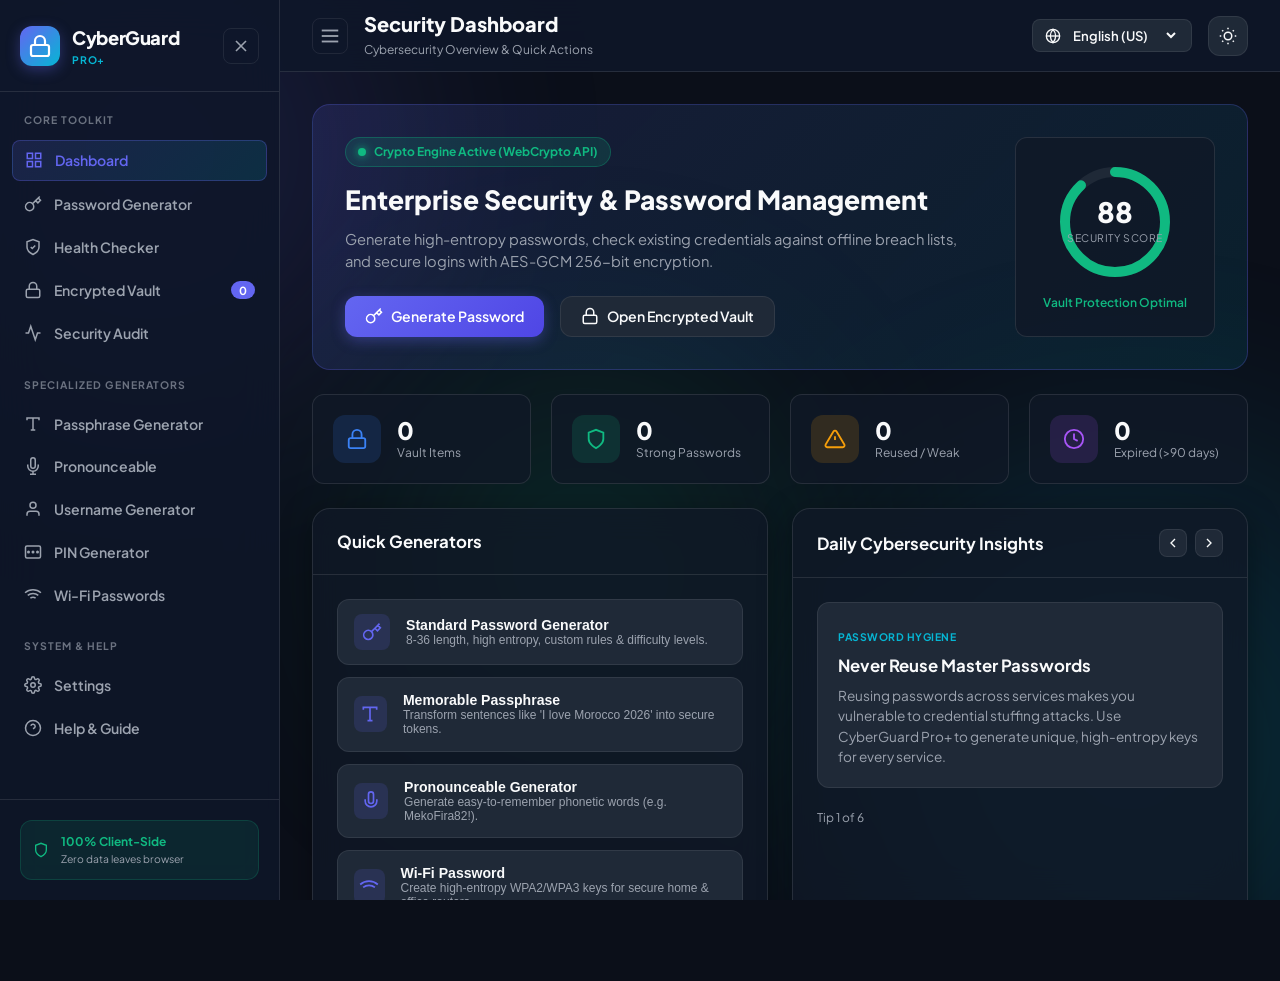
==== commit bf9edb4f: "Remove QR Code feature and clean up project" ====
--- a/index.html
+++ b/index.html
@@ -276,8 +276,8 @@
                 <button class="tool-quick-item" onclick="app.switchTab('wifi')">
                   <div class="t-icon"><svg width="20" height="20" viewBox="0 0 24 24" fill="none" stroke="currentColor" stroke-width="2"><path d="M5 12.55a11 11 0 0 1 14.08 0"></path><path d="M1.42 9a16 16 0 0 1 21.16 0"></path><line x1="12" y1="20" x2="12.01" y2="20"></line></svg></div>
                   <div class="t-info">
-                    <h4 data-i18n="qWifiTitle">Wi-Fi Password & QR</h4>
-                    <p data-i18n="qWifiDesc">Create high-entropy WPA2/WPA3 keys with instant QR connection code.</p>
+                    <h4 data-i18n="qWifiTitle">Wi-Fi Password</h4>
+                    <p data-i18n="qWifiDesc">Create high-entropy WPA2/WPA3 keys for secure home & office routers.</p>
                   </div>
                 </button>
               </div>
@@ -330,9 +330,6 @@
             <div class="output-top-bar">
               <span class="security-badge" id="genStrengthBadge">EXPERT</span>
               <div class="output-quick-actions">
-                <button class="action-btn" id="genQrBtn" title="Show QR Code">
-                  <svg width="18" height="18" viewBox="0 0 24 24" fill="none" stroke="currentColor" stroke-width="2"><rect x="3" y="3" width="7" height="7"></rect><rect x="14" y="3" width="7" height="7"></rect><rect x="14" y="14" width="7" height="7"></rect><rect x="3" y="14" width="3" height="3"></rect></svg>
-                </button>
                 <button class="action-btn" id="genExportBtn" title="Export Password">
                   <svg width="18" height="18" viewBox="0 0 24 24" fill="none" stroke="currentColor" stroke-width="2"><path d="M21 15v4a2 2 0 0 1-2 2H5a2 2 0 0 1-2-2v-4"></path><polyline points="7 10 12 15 17 10"></polyline><line x1="12" y1="15" x2="12" y2="3"></line></svg>
                 </button>
@@ -843,7 +840,7 @@
         <section class="tab-view" id="view-wifi">
           <div class="card">
             <div class="card-header">
-              <h3 data-i18n="wifiTitle">WPA2 / WPA3 Wi-Fi Passphrase & Config QR</h3>
+              <h3 data-i18n="wifiTitle">WPA2 / WPA3 Wi-Fi Passphrase Generator</h3>
             </div>
             <div class="card-body">
               <div class="form-group mb-4">
@@ -862,10 +859,6 @@
               <div class="flex-gap-2">
                 <button class="btn btn-primary" id="btnGenWifi">
                   <span data-i18n="genWifi">Generate Wi-Fi Password</span>
-                </button>
-                <button class="btn btn-secondary" id="btnWifiQr">
-                  <svg width="18" height="18" viewBox="0 0 24 24" fill="none" stroke="currentColor" stroke-width="2"><rect x="3" y="3" width="7" height="7"></rect><rect x="14" y="3" width="7" height="7"></rect><rect x="14" y="14" width="7" height="7"></rect></svg>
-                  <span data-i18n="wifiQrBtn">Show Connect QR</span>
                 </button>
               </div>
             </div>
@@ -953,28 +946,6 @@
         </section>
 
       </main>
-    </div>
-  </div>
-
-  <!-- QR CODE MODAL -->
-  <div class="modal-overlay hidden" id="qrModal">
-    <div class="modal-card">
-      <div class="modal-header">
-        <h3 data-i18n="qrModalTitle">QR Code Representation</h3>
-        <button class="icon-btn" id="closeQrModal"><svg width="20" height="20" viewBox="0 0 24 24" fill="none" stroke="currentColor" stroke-width="2"><line x1="18" y1="6" x2="6" y2="18"></line><line x1="6" y1="6" x2="18" y2="18"></line></svg></button>
-      </div>
-      <div class="modal-body text-center">
-        <div class="qr-canvas-wrap">
-          <canvas id="qrCanvas" width="220" height="220"></canvas>
-        </div>
-        <p class="text-xs text-muted mt-2" data-i18n="qrScanSub">Scan with mobile camera to copy password.</p>
-      </div>
-      <div class="modal-footer flex-center">
-        <button class="btn btn-primary" id="btnDownloadQrPNG">
-          <svg width="18" height="18" viewBox="0 0 24 24" fill="none" stroke="currentColor" stroke-width="2"><path d="M21 15v4a2 2 0 0 1-2 2H5a2 2 0 0 1-2-2v-4"></path><polyline points="7 10 12 15 17 10"></polyline><line x1="12" y1="15" x2="12" y2="3"></line></svg>
-          <span data-i18n="downloadPNG">Download PNG</span>
-        </button>
-      </div>
     </div>
   </div>
 
--- a/style.css
+++ b/style.css
@@ -1516,14 +1516,6 @@
   border-top: var(--glass-border);
   display: flex;
   gap: 0.75rem;
-}
-
-.qr-canvas-wrap {
-  display: inline-block;
-  padding: 1rem;
-  background: #fff;
-  border-radius: var(--radius-md);
-  margin: 0 auto;
 }
 
 /* Toast Notifications */
